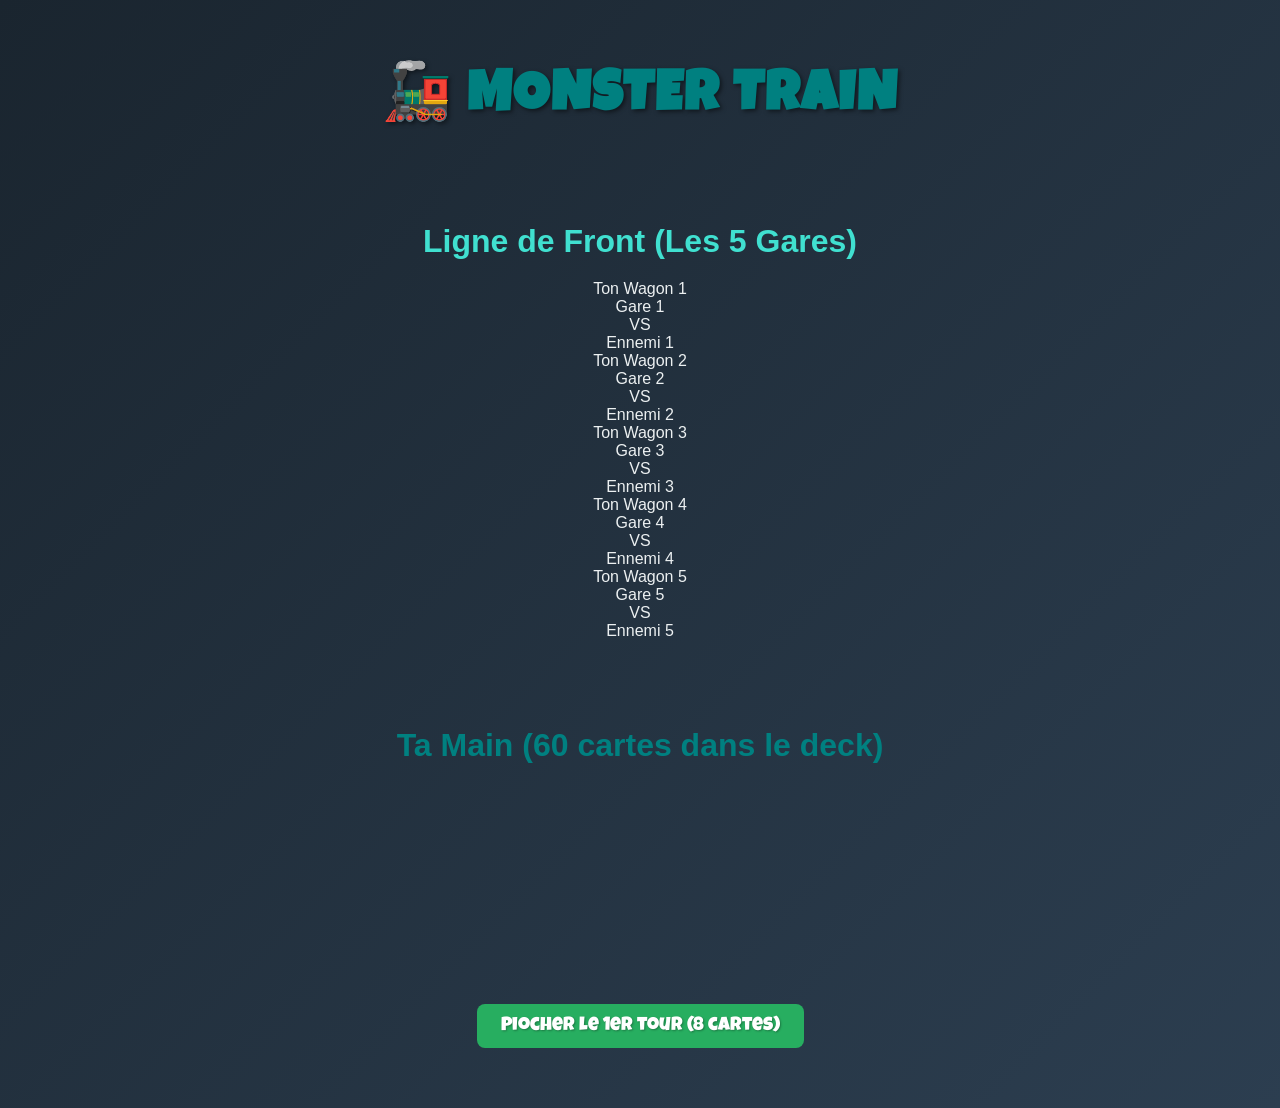
==== index.html @ ebaf0f00 "Update index.html" ====
<!DOCTYPE html>
<html lang="fr">
<head>
    <meta charset="UTF-8">
    <meta name="viewport" content="width=device-width, initial-scale=1.0">
    <title>Monster Train - Prototype</title>
    <link rel="stylesheet" href="style.css">
    <link href="https://fonts.googleapis.com/css2?family=Avenir&family=Luckiest+Guy&display=swap" rel="stylesheet">
</head>
<body>
    <h1>🚂 Monster Train</h1>
    
    <div class="game-area">
        
        <div id="battle-arena">
            <h2>Ligne de Front (Les 5 Gares)</h2>
            <div class="tracks-container">
                
                <div class="station-row">
                    <div class="wagon-slot player-slot" id="p-slot-1"><span class="slot-text">Ton Wagon 1</span></div>
                    <div class="station-center">
                        <div class="station-number">Gare 1</div>
                        <div class="vs-badge">VS</div>
                    </div>
                    <div class="wagon-slot enemy-slot" id="e-slot-1"><span class="slot-text">Ennemi 1</span></div>
                </div>

                <div class="station-row">
                    <div class="wagon-slot player-slot" id="p-slot-2"><span class="slot-text">Ton Wagon 2</span></div>
                    <div class="station-center">
                        <div class="station-number">Gare 2</div>
                        <div class="vs-badge">VS</div>
                    </div>
                    <div class="wagon-slot enemy-slot" id="e-slot-2"><span class="slot-text">Ennemi 2</span></div>
                </div>

                <div class="station-row">
                    <div class="wagon-slot player-slot" id="p-slot-3"><span class="slot-text">Ton Wagon 3</span></div>
                    <div class="station-center">
                        <div class="station-number">Gare 3</div>
                        <div class="vs-badge">VS</div>
                    </div>
                    <div class="wagon-slot enemy-slot" id="e-slot-3"><span class="slot-text">Ennemi 3</span></div>
                </div>

                <div class="station-row">
                    <div class="wagon-slot player-slot" id="p-slot-4"><span class="slot-text">Ton Wagon 4</span></div>
                    <div class="station-center">
                        <div class="station-number">Gare 4</div>
                        <div class="vs-badge">VS</div>
                    </div>
                    <div class="wagon-slot enemy-slot" id="e-slot-4"><span class="slot-text">Ennemi 4</span></div>
                </div>

                <div class="station-row">
                    <div class="wagon-slot player-slot" id="p-slot-5"><span class="slot-text">Ton Wagon 5</span></div>
                    <div class="station-center">
                        <div class="station-number">Gare 5</div>
                        <div class="vs-badge">VS</div>
                    </div>
                    <div class="wagon-slot enemy-slot" id="e-slot-5"><span class="slot-text">Ennemi 5</span></div>
                </div>

            </div>
        </div>

        <div id="player-hand-section">
            <h2>Ta Main (<span id="deck-count">60</span> cartes dans le deck)</h2>
            <div id="hand-container">
                </div>
            <button id="draw-btn" onclick="demarrerPartie()">Piocher le 1er tour (8 cartes)</button>
        </div>
    </div>

    <script src="game.js"></script>
</body>
</html>
---- style.css ----
/* Core Colors and Fonts */
:root {
    --primary-red-pink: #e74c3c;
    --secondary-teal: #008080;
    --light-teal: #40e0d0;
    --accent-yellow: #f1c40f;
    --bg-dark-1: #1a252f;
    --bg-dark-2: #2c3e50;
    --card-body-teal-gradient: linear-gradient(135deg, #006060 0%, #008080 100%);
    --text-white: #ecf0f1;
    --text-dark: #2c3e50;
    --track-tie-color: var(--accent-yellow);
    --pale-teal: #81ecec;
}

body {
    background: linear-gradient(135deg, var(--bg-dark-1) 0%, var(--bg-dark-2) 100%);
    color: var(--text-white);
    margin: 0;
    font-family: 'Avenir', sans-serif;
    text-align: center;
    padding: 20px;
}

/* Titles */
h1 {
    font-family: 'Luckiest Guy', cursive; /* Cartoon/Illustrative Font */
    color: var(--secondary-teal);
    font-size: 3.5rem;
    text-transform: uppercase;
    letter-spacing: 2px;
    text-shadow: 2px 2px 4px rgba(0, 0, 0, 0.5);
    margin-bottom: 30px;
}

h2 {
    color: var(--light-teal);
    font-size: 2rem;
    margin-bottom: 20px;
    font-weight: bold;
}

/* General Layout */
.game-area {
    display: flex;
    flex-direction: column;
    align-items: center;
    gap: 60px;
    padding: 40px;
}

/* Trainboard and Tracks */
#train-board {
    background-color: #34495e;
    border: 4px solid var(--secondary-teal);
    border-radius: 20px;
    padding: 40px;
    box-shadow: 0 10px 20px rgba(0,0,0,0.4);
    position: relative; /* important for tracks and tie placement */
}

.wagons-container {
    background-color: transparent;
    display: flex;
    gap: 20px;
    justify-content: center;
    margin-bottom: 20px; /* space for track vis */
}

/* TrackTie Styling */
.track-visual {
    position: absolute;
    bottom: 30px;
    left: 20px;
    right: 20px;
    height: 10px;
    background: repeating-linear-gradient(
        90deg,
        var(--track-tie-color) 0,
        var(--track-tie-color) 10px,
        transparent 10px,
        transparent 40px
    );
    border-radius: 5px;
}

/* Illustrative Wagon Car with Windows and Label and Wheels */
.wagon {
    width: 120px;
    height: 150px;
    background-color: var(--primary-red-pink);
    border: 4px solid #c0392b; /* a darker red border */
    border-radius: 12px;
    position: relative;
    box-shadow: inset 0 0 15px rgba(0,0,0,0.3);
    display: flex;
    justify-content: center;
    align-items: center;
    padding: 10px;
}

.wagon-pane {
    position: absolute;
    top: 15px;
    left: 15px;
    right: 15px;
    height: 60px;
    background-color: var(--pale-teal); /* window color */
    border: 2px solid var(--accent-yellow);
    border-radius: 8px;
    z-index: 1;
    opacity: 0.8;
    box-shadow: inset 0 0 5px rgba(241, 196, 15, 0.5);
}

.wagon-label {
    position: relative;
    z-index: 2; /* over pane */
    display: flex;
    flex-direction: column;
    justify-content: center;
    align-items: center;
    color: var(--pale-teal);
    font-weight: bold;
    text-shadow: 1px 1px 2px rgba(0,0,0,0.5);
}

.wagon-label span {
    font-size: 0.9rem;
    opacity: 0.7;
    margin-bottom: 2px;
}

.wagon-number {
    font-size: 1.8rem;
}

/* Stylized Wheels */
.wagon::before, .wagon::after {
    content: '';
    position: absolute;
    bottom: -20px;
    width: 35px;
    height: 35px;
    background-color: #2c3e50;
    border: 3px solid var(--secondary-teal);
    border-radius: 50%;
    z-index: -1;
}

.wagon::before { left: 15px; }
.wagon::after { right: 15px; }

/* Player Hand and Cards */
#player-hand-section h2 {
    color: var(--secondary-teal);
}

#hand-container {
    display: flex;
    gap: 15px;
    justify-content: center;
    min-height: 160px;
    margin-bottom: 20px;
    padding: 20px;
}

/* Stylized premium monster card with large number */
.carte {
    width: 90px;
    height: 140px;
    background: var(--card-body-teal-gradient);
    color: var(--text-white);
    border: 4px solid var(--accent-yellow);
    border-radius: 12px;
    box-shadow: 5px 5px 15px rgba(0,0,0,0.5);
    display: flex;
    flex-direction: column;
    justify-content: space-around;
    align-items: center;
    padding: 15px 10px;
    transition: transform 0.2s;
    position: relative;
    font-weight: bold;
}

.carte:hover {
    transform: translateY(-5px) scale(1.03);
    box-shadow: 7px 7px 20px rgba(0,0,0,0.6);
}

.card-label {
    font-size: 1rem;
    color: var(--pale-teal);
    margin-bottom: 5px;
    opacity: 0.8;
}

.card-number {
    font-size: 3rem;
    color: var(--pale-teal);
    text-shadow: 2px 2px 4px rgba(0,0,0,0.5);
    margin-bottom: 5px;
}

.card-title {
    font-size: 1.2rem;
    margin-top: auto;
}

/* Buttons */
button {
    padding: 12px 24px;
    font-family: 'Luckiest Guy', cursive;
    font-size: 1.2rem;
    cursor: pointer;
    background-color: #27ae60;
    color: white;
    border: none;
    border-radius: 8px;
    text-shadow: 1px 1px 2px rgba(0,0,0,0.3);
    transition: background-color 0.2s;
}

button:hover {
    background-color: #2ecc71;
}
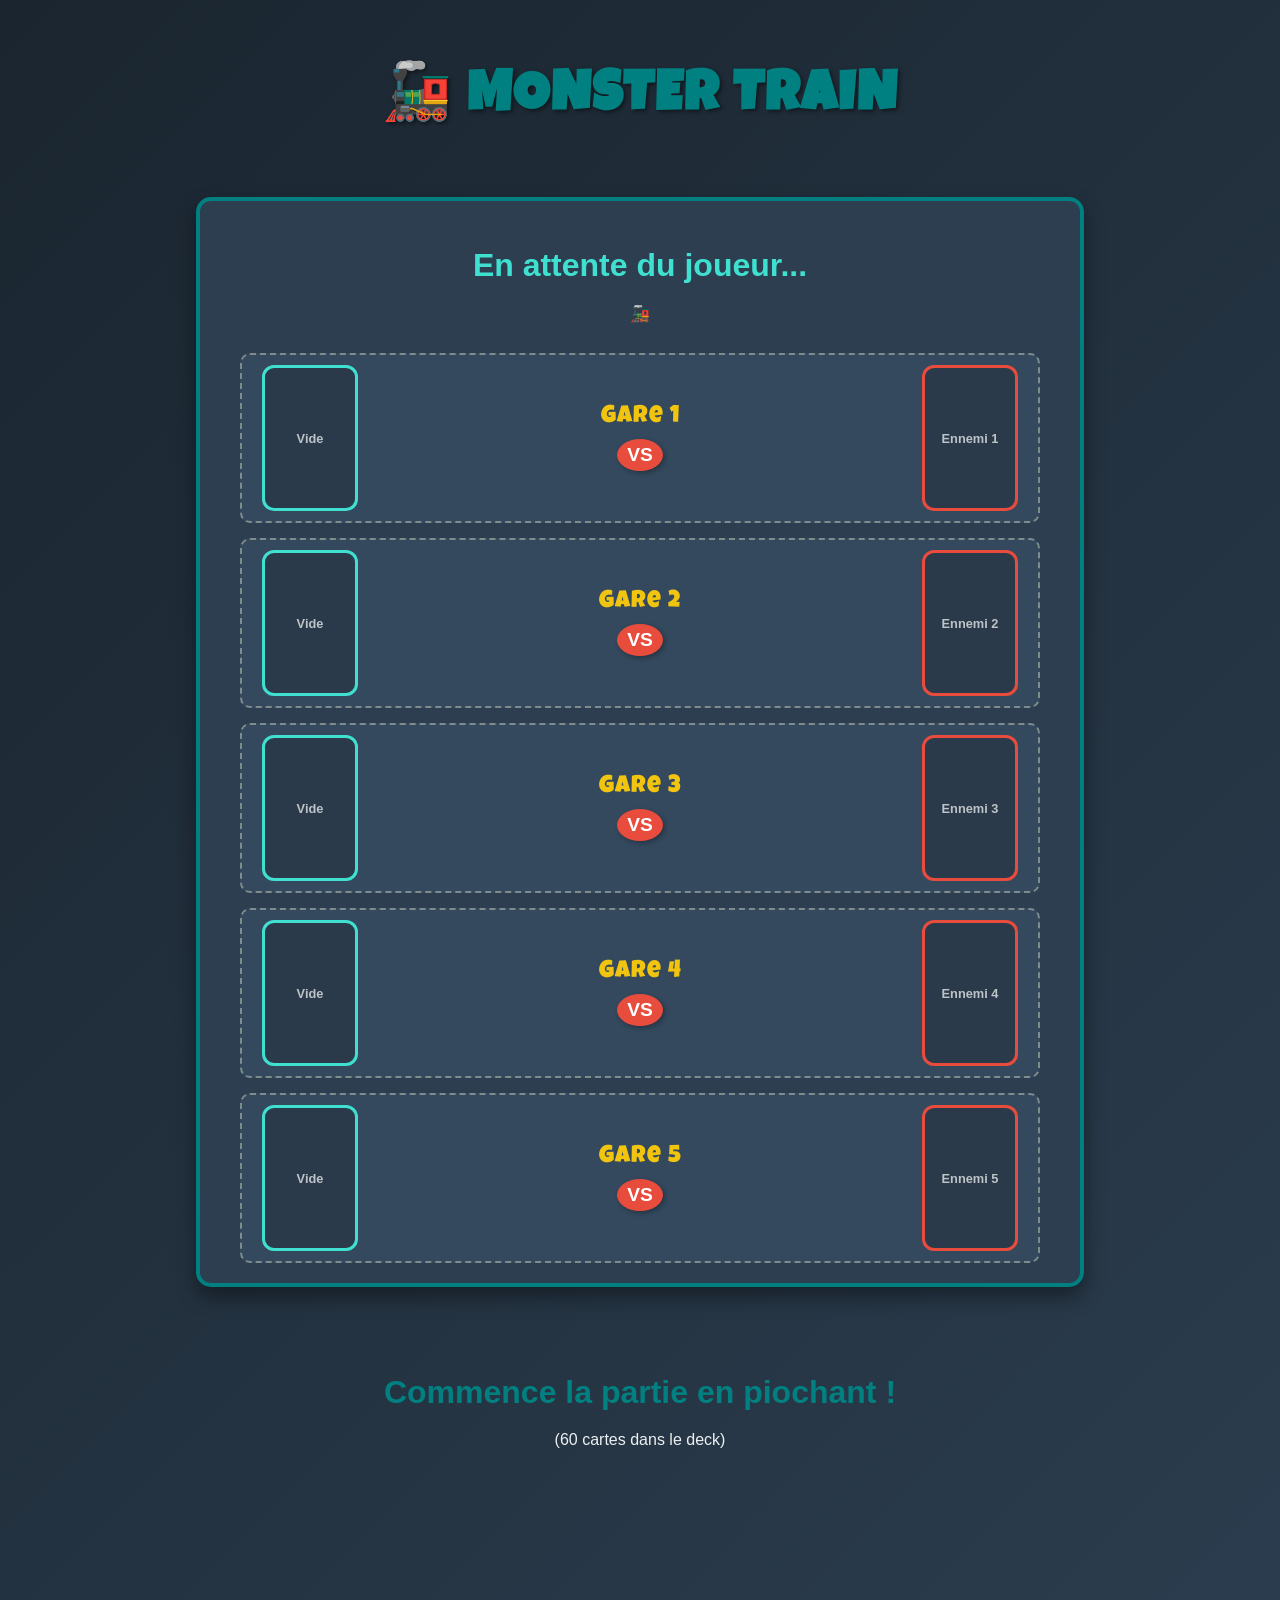
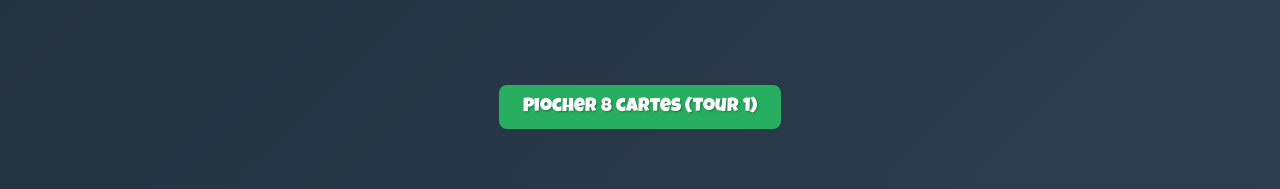
==== commit 5ed11b01: "Update index.html" ====
--- a/index.html
+++ b/index.html
@@ -13,11 +13,15 @@
     <div class="game-area">
         
         <div id="battle-arena">
-            <h2>Ligne de Front (Les 5 Gares)</h2>
-            <div class="tracks-container">
-                
-                <div class="station-row">
-                    <div class="wagon-slot player-slot" id="p-slot-1"><span class="slot-text">Ton Wagon 1</span></div>
+            <h2 id="phase-title">En attente du joueur...</h2>
+            
+            <div class="tracks-container" id="tracks">
+                <div id="player-train">🚂</div>
+
+                <div class="rail-line"></div>
+
+                <div class="station-row" id="row-1">
+                    <div class="wagon-slot player-slot" id="p-slot-1"><span class="slot-text">Vide</span></div>
                     <div class="station-center">
                         <div class="station-number">Gare 1</div>
                         <div class="vs-badge">VS</div>
@@ -25,8 +29,8 @@
                     <div class="wagon-slot enemy-slot" id="e-slot-1"><span class="slot-text">Ennemi 1</span></div>
                 </div>
 
-                <div class="station-row">
-                    <div class="wagon-slot player-slot" id="p-slot-2"><span class="slot-text">Ton Wagon 2</span></div>
+                <div class="station-row" id="row-2">
+                    <div class="wagon-slot player-slot" id="p-slot-2"><span class="slot-text">Vide</span></div>
                     <div class="station-center">
                         <div class="station-number">Gare 2</div>
                         <div class="vs-badge">VS</div>
@@ -34,8 +38,8 @@
                     <div class="wagon-slot enemy-slot" id="e-slot-2"><span class="slot-text">Ennemi 2</span></div>
                 </div>
 
-                <div class="station-row">
-                    <div class="wagon-slot player-slot" id="p-slot-3"><span class="slot-text">Ton Wagon 3</span></div>
+                <div class="station-row" id="row-3">
+                    <div class="wagon-slot player-slot" id="p-slot-3"><span class="slot-text">Vide</span></div>
                     <div class="station-center">
                         <div class="station-number">Gare 3</div>
                         <div class="vs-badge">VS</div>
@@ -43,8 +47,8 @@
                     <div class="wagon-slot enemy-slot" id="e-slot-3"><span class="slot-text">Ennemi 3</span></div>
                 </div>
 
-                <div class="station-row">
-                    <div class="wagon-slot player-slot" id="p-slot-4"><span class="slot-text">Ton Wagon 4</span></div>
+                <div class="station-row" id="row-4">
+                    <div class="wagon-slot player-slot" id="p-slot-4"><span class="slot-text">Vide</span></div>
                     <div class="station-center">
                         <div class="station-number">Gare 4</div>
                         <div class="vs-badge">VS</div>
@@ -52,8 +56,8 @@
                     <div class="wagon-slot enemy-slot" id="e-slot-4"><span class="slot-text">Ennemi 4</span></div>
                 </div>
 
-                <div class="station-row">
-                    <div class="wagon-slot player-slot" id="p-slot-5"><span class="slot-text">Ton Wagon 5</span></div>
+                <div class="station-row" id="row-5">
+                    <div class="wagon-slot player-slot" id="p-slot-5"><span class="slot-text">Vide</span></div>
                     <div class="station-center">
                         <div class="station-number">Gare 5</div>
                         <div class="vs-badge">VS</div>
@@ -65,10 +69,11 @@
         </div>
 
         <div id="player-hand-section">
-            <h2>Ta Main (<span id="deck-count">60</span> cartes dans le deck)</h2>
+            <h2 id="instruction-text">Commence la partie en piochant !</h2>
+            <p>(<span id="deck-count">60</span> cartes dans le deck)</p>
             <div id="hand-container">
                 </div>
-            <button id="draw-btn" onclick="demarrerPartie()">Piocher le 1er tour (8 cartes)</button>
+            <button id="draw-btn" onclick="demarrerPartie()">Piocher 8 cartes (Tour 1)</button>
         </div>
     </div>
 
--- a/style.css
+++ b/style.css
@@ -24,7 +24,7 @@
 
 /* Titles */
 h1 {
-    font-family: 'Luckiest Guy', cursive; /* Cartoon/Illustrative Font */
+    font-family: 'Luckiest Guy', cursive;
     color: var(--secondary-teal);
     font-size: 3.5rem;
     text-transform: uppercase;
@@ -49,107 +49,81 @@
     padding: 40px;
 }
 
-/* Trainboard and Tracks */
-#train-board {
+/* --- BATTLE ARENA & STATIONS --- */
+#battle-arena {
+    background-color: #2c3e50;
+    border: 4px solid var(--secondary-teal);
+    border-radius: 15px;
+    padding: 20px 40px;
+    box-shadow: 0 10px 20px rgba(0,0,0,0.4);
+    width: 800px;
+    max-width: 90vw;
+}
+
+.tracks-container {
+    display: flex;
+    flex-direction: column;
+    gap: 15px;
+}
+
+.station-row {
+    display: flex;
+    justify-content: space-between;
+    align-items: center;
     background-color: #34495e;
-    border: 4px solid var(--secondary-teal);
-    border-radius: 20px;
-    padding: 40px;
-    box-shadow: 0 10px 20px rgba(0,0,0,0.4);
-    position: relative; /* important for tracks and tie placement */
-}
-
-.wagons-container {
-    background-color: transparent;
-    display: flex;
-    gap: 20px;
+    padding: 10px 20px;
+    border-radius: 10px;
+    border: 2px dashed #7f8c8d;
+}
+
+/* Emplacements vides pour poser les cartes */
+.wagon-slot {
+    width: 90px;
+    height: 140px;
+    background-color: rgba(0, 0, 0, 0.2);
+    border: 3px solid #7f8c8d;
+    border-radius: 12px;
+    display: flex;
     justify-content: center;
-    margin-bottom: 20px; /* space for track vis */
-}
-
-/* TrackTie Styling */
-.track-visual {
-    position: absolute;
-    bottom: 30px;
-    left: 20px;
-    right: 20px;
-    height: 10px;
-    background: repeating-linear-gradient(
-        90deg,
-        var(--track-tie-color) 0,
-        var(--track-tie-color) 10px,
-        transparent 10px,
-        transparent 40px
-    );
-    border-radius: 5px;
-}
-
-/* Illustrative Wagon Car with Windows and Label and Wheels */
-.wagon {
-    width: 120px;
-    height: 150px;
+    align-items: center;
+    color: #bdc3c7;
+    font-size: 0.8rem;
+    font-weight: bold;
+    text-align: center;
+}
+
+.player-slot {
+    border-color: var(--light-teal);
+}
+
+.enemy-slot {
+    border-color: var(--primary-red-pink);
+}
+
+/* Zone centrale de la gare */
+.station-center {
+    display: flex;
+    flex-direction: column;
+    align-items: center;
+    gap: 10px;
+}
+
+.station-number {
+    font-family: 'Luckiest Guy', cursive;
+    color: var(--accent-yellow);
+    font-size: 1.5rem;
+    letter-spacing: 1px;
+}
+
+.vs-badge {
     background-color: var(--primary-red-pink);
-    border: 4px solid #c0392b; /* a darker red border */
-    border-radius: 12px;
-    position: relative;
-    box-shadow: inset 0 0 15px rgba(0,0,0,0.3);
-    display: flex;
-    justify-content: center;
-    align-items: center;
-    padding: 10px;
-}
-
-.wagon-pane {
-    position: absolute;
-    top: 15px;
-    left: 15px;
-    right: 15px;
-    height: 60px;
-    background-color: var(--pale-teal); /* window color */
-    border: 2px solid var(--accent-yellow);
-    border-radius: 8px;
-    z-index: 1;
-    opacity: 0.8;
-    box-shadow: inset 0 0 5px rgba(241, 196, 15, 0.5);
-}
-
-.wagon-label {
-    position: relative;
-    z-index: 2; /* over pane */
-    display: flex;
-    flex-direction: column;
-    justify-content: center;
-    align-items: center;
-    color: var(--pale-teal);
-    font-weight: bold;
-    text-shadow: 1px 1px 2px rgba(0,0,0,0.5);
-}
-
-.wagon-label span {
-    font-size: 0.9rem;
-    opacity: 0.7;
-    margin-bottom: 2px;
-}
-
-.wagon-number {
-    font-size: 1.8rem;
-}
-
-/* Stylized Wheels */
-.wagon::before, .wagon::after {
-    content: '';
-    position: absolute;
-    bottom: -20px;
-    width: 35px;
-    height: 35px;
-    background-color: #2c3e50;
-    border: 3px solid var(--secondary-teal);
+    color: white;
+    font-weight: bold;
+    padding: 5px 10px;
     border-radius: 50%;
-    z-index: -1;
-}
-
-.wagon::before { left: 15px; }
-.wagon::after { right: 15px; }
+    font-size: 1.2rem;
+    box-shadow: 2px 2px 5px rgba(0,0,0,0.3);
+}
 
 /* Player Hand and Cards */
 #player-hand-section h2 {
@@ -165,7 +139,7 @@
     padding: 20px;
 }
 
-/* Stylized premium monster card with large number */
+/* Stylized premium monster card */
 .carte {
     width: 90px;
     height: 140px;
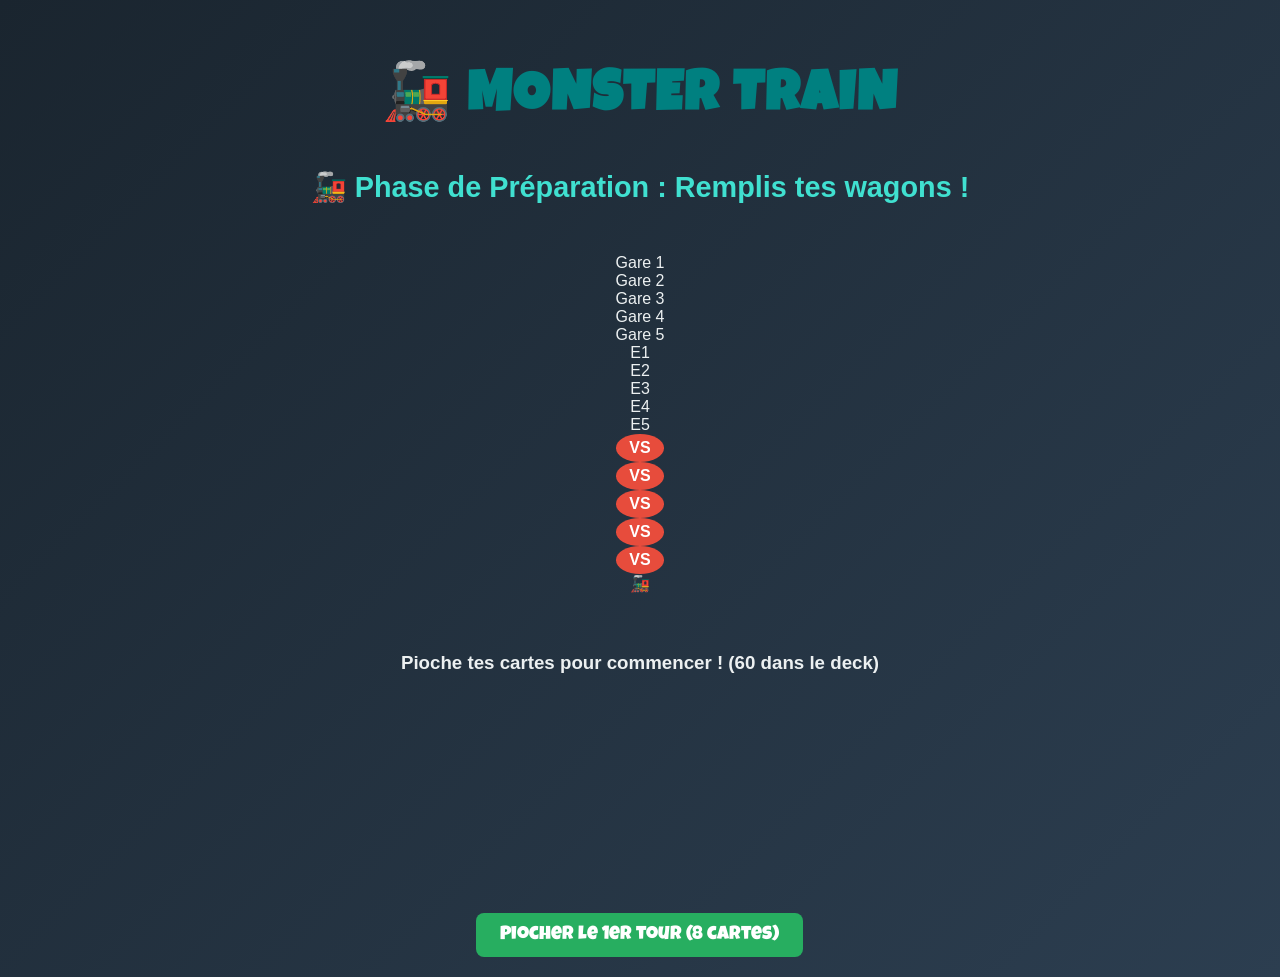
==== commit 274df861: "Update index.html" ====
--- a/index.html
+++ b/index.html
@@ -11,69 +11,39 @@
     <h1>🚂 Monster Train</h1>
     
     <div class="game-area">
+        <h2 id="phase-title">🚂 Phase de Préparation : Remplis tes wagons !</h2>
         
-        <div id="battle-arena">
-            <h2 id="phase-title">En attente du joueur...</h2>
+        <div id="board">
+            <div class="u-track player-track"></div>
+            <div class="u-track enemy-track"></div>
+
+            <div class="gare-label" style="left: 15px; top: 65px;">Gare 1</div>
+            <div class="gare-label" style="left: 15px; top: 165px;">Gare 2</div>
+            <div class="gare-label" style="left: 15px; top: 265px;">Gare 3</div>
+            <div class="gare-label" style="left: 15px; top: 365px;">Gare 4</div>
+            <div class="gare-label" style="left: 15px; top: 465px;">Gare 5</div>
+
+            <div class="enemy-combat-slot" style="left: 420px; top: 450px;">E1</div>
+            <div class="enemy-combat-slot" style="left: 420px; top: 350px;">E2</div>
+            <div class="enemy-combat-slot" style="left: 420px; top: 250px;">E3</div>
+            <div class="enemy-combat-slot" style="left: 420px; top: 150px;">E4</div>
+            <div class="enemy-combat-slot" style="left: 420px; top: 50px;">E5</div>
+
+            <div class="vs-badge" style="left: 382px; top: 465px;">VS</div>
+            <div class="vs-badge" style="left: 382px; top: 365px;">VS</div>
+            <div class="vs-badge" style="left: 382px; top: 265px;">VS</div>
+            <div class="vs-badge" style="left: 382px; top: 165px;">VS</div>
+            <div class="vs-badge" style="left: 382px; top: 65px;">VS</div>
+
+            <div id="wagons-layer"></div>
             
-            <div class="tracks-container" id="tracks">
-                <div id="player-train">🚂</div>
-
-                <div class="rail-line"></div>
-
-                <div class="station-row" id="row-1">
-                    <div class="wagon-slot player-slot" id="p-slot-1"><span class="slot-text">Vide</span></div>
-                    <div class="station-center">
-                        <div class="station-number">Gare 1</div>
-                        <div class="vs-badge">VS</div>
-                    </div>
-                    <div class="wagon-slot enemy-slot" id="e-slot-1"><span class="slot-text">Ennemi 1</span></div>
-                </div>
-
-                <div class="station-row" id="row-2">
-                    <div class="wagon-slot player-slot" id="p-slot-2"><span class="slot-text">Vide</span></div>
-                    <div class="station-center">
-                        <div class="station-number">Gare 2</div>
-                        <div class="vs-badge">VS</div>
-                    </div>
-                    <div class="wagon-slot enemy-slot" id="e-slot-2"><span class="slot-text">Ennemi 2</span></div>
-                </div>
-
-                <div class="station-row" id="row-3">
-                    <div class="wagon-slot player-slot" id="p-slot-3"><span class="slot-text">Vide</span></div>
-                    <div class="station-center">
-                        <div class="station-number">Gare 3</div>
-                        <div class="vs-badge">VS</div>
-                    </div>
-                    <div class="wagon-slot enemy-slot" id="e-slot-3"><span class="slot-text">Ennemi 3</span></div>
-                </div>
-
-                <div class="station-row" id="row-4">
-                    <div class="wagon-slot player-slot" id="p-slot-4"><span class="slot-text">Vide</span></div>
-                    <div class="station-center">
-                        <div class="station-number">Gare 4</div>
-                        <div class="vs-badge">VS</div>
-                    </div>
-                    <div class="wagon-slot enemy-slot" id="e-slot-4"><span class="slot-text">Ennemi 4</span></div>
-                </div>
-
-                <div class="station-row" id="row-5">
-                    <div class="wagon-slot player-slot" id="p-slot-5"><span class="slot-text">Vide</span></div>
-                    <div class="station-center">
-                        <div class="station-number">Gare 5</div>
-                        <div class="vs-badge">VS</div>
-                    </div>
-                    <div class="wagon-slot enemy-slot" id="e-slot-5"><span class="slot-text">Ennemi 5</span></div>
-                </div>
-
-            </div>
+            <div id="loco">🚂</div>
         </div>
 
         <div id="player-hand-section">
-            <h2 id="instruction-text">Commence la partie en piochant !</h2>
-            <p>(<span id="deck-count">60</span> cartes dans le deck)</p>
-            <div id="hand-container">
-                </div>
-            <button id="draw-btn" onclick="demarrerPartie()">Piocher 8 cartes (Tour 1)</button>
+            <h3 id="instruction-text">Pioche tes cartes pour commencer ! (<span id="deck-count">60</span> dans le deck)</h3>
+            <div id="hand-container"></div>
+            <button id="draw-btn" onclick="demarrerPartie()">Piocher le 1er tour (8 cartes)</button>
         </div>
     </div>
 
--- a/style.css
+++ b/style.css
@@ -8,9 +8,6 @@
     --bg-dark-2: #2c3e50;
     --card-body-teal-gradient: linear-gradient(135deg, #006060 0%, #008080 100%);
     --text-white: #ecf0f1;
-    --text-dark: #2c3e50;
-    --track-tie-color: var(--accent-yellow);
-    --pale-teal: #81ecec;
 }
 
 body {
@@ -22,39 +19,34 @@
     padding: 20px;
 }
 
-/* Titles */
 h1 {
     font-family: 'Luckiest Guy', cursive;
     color: var(--secondary-teal);
     font-size: 3.5rem;
     text-transform: uppercase;
     letter-spacing: 2px;
-    text-shadow: 2px 2px 4px rgba(0, 0, 0, 0.5);
-    margin-bottom: 30px;
+    margin-bottom: 20px;
 }
 
 h2 {
     color: var(--light-teal);
-    font-size: 2rem;
-    margin-bottom: 20px;
-    font-weight: bold;
+    font-size: 1.8rem;
+    margin-bottom: 10px;
 }
 
-/* General Layout */
 .game-area {
     display: flex;
     flex-direction: column;
     align-items: center;
-    gap: 60px;
-    padding: 40px;
+    gap: 40px;
 }
 
-/* --- BATTLE ARENA & STATIONS --- */
+/* --- BATTLE ARENA --- */
 #battle-arena {
     background-color: #2c3e50;
     border: 4px solid var(--secondary-teal);
     border-radius: 15px;
-    padding: 20px 40px;
+    padding: 20px 40px 40px 60px; /* Plus d'espace à gauche pour le rail */
     box-shadow: 0 10px 20px rgba(0,0,0,0.4);
     width: 800px;
     max-width: 90vw;
@@ -64,8 +56,37 @@
     display: flex;
     flex-direction: column;
     gap: 15px;
+    position: relative; /* CRUCIAL pour que le train se déplace par rapport à ça */
 }
 
+/* LA VOIE FERRÉE ET LE TRAIN */
+.rail-line {
+    position: absolute;
+    left: -40px;
+    top: 0;
+    bottom: 0;
+    width: 6px;
+    background: repeating-linear-gradient(
+        0deg,
+        #7f8c8d 0,
+        #7f8c8d 10px,
+        transparent 10px,
+        transparent 20px
+    );
+}
+
+#player-train {
+    position: absolute;
+    left: -65px; /* Aligné sur le rail */
+    top: 25px; /* Position de départ (Gare 1) */
+    font-size: 3rem;
+    transition: transform 0.6s cubic-bezier(0.25, 0.1, 0.25, 1); /* Animation fluide */
+    z-index: 50;
+    display: none; /* Caché au début */
+    filter: drop-shadow(2px 4px 6px rgba(0,0,0,0.5));
+}
+
+/* Les Gares */
 .station-row {
     display: flex;
     justify-content: space-between;
@@ -74,33 +95,30 @@
     padding: 10px 20px;
     border-radius: 10px;
     border: 2px dashed #7f8c8d;
+    transition: all 0.3s ease;
 }
 
-/* Emplacements vides pour poser les cartes */
+/* Illumination de la gare active */
+.active-row {
+    border: 2px solid var(--accent-yellow);
+    box-shadow: 0 0 20px rgba(241, 196, 15, 0.4);
+    background-color: #3b536b;
+}
+
 .wagon-slot {
-    width: 90px;
-    height: 140px;
+    width: 80px;
+    height: 120px;
     background-color: rgba(0, 0, 0, 0.2);
     border: 3px solid #7f8c8d;
     border-radius: 12px;
     display: flex;
     justify-content: center;
     align-items: center;
-    color: #bdc3c7;
-    font-size: 0.8rem;
-    font-weight: bold;
-    text-align: center;
 }
 
-.player-slot {
-    border-color: var(--light-teal);
-}
+.player-slot { border-color: var(--light-teal); }
+.enemy-slot { border-color: var(--primary-red-pink); }
 
-.enemy-slot {
-    border-color: var(--primary-red-pink);
-}
-
-/* Zone centrale de la gare */
 .station-center {
     display: flex;
     flex-direction: column;
@@ -111,8 +129,7 @@
 .station-number {
     font-family: 'Luckiest Guy', cursive;
     color: var(--accent-yellow);
-    font-size: 1.5rem;
-    letter-spacing: 1px;
+    font-size: 1.2rem;
 }
 
 .vs-badge {
@@ -121,68 +138,54 @@
     font-weight: bold;
     padding: 5px 10px;
     border-radius: 50%;
-    font-size: 1.2rem;
-    box-shadow: 2px 2px 5px rgba(0,0,0,0.3);
 }
 
-/* Player Hand and Cards */
-#player-hand-section h2 {
-    color: var(--secondary-teal);
-}
-
+/* --- LA MAIN ET LES CARTES --- */
 #hand-container {
     display: flex;
-    gap: 15px;
+    gap: 10px;
     justify-content: center;
     min-height: 160px;
     margin-bottom: 20px;
     padding: 20px;
+    flex-wrap: wrap;
 }
 
-/* Stylized premium monster card */
 .carte {
-    width: 90px;
-    height: 140px;
+    width: 80px;
+    height: 120px;
     background: var(--card-body-teal-gradient);
     color: var(--text-white);
-    border: 4px solid var(--accent-yellow);
-    border-radius: 12px;
-    box-shadow: 5px 5px 15px rgba(0,0,0,0.5);
+    border: 3px solid var(--accent-yellow);
+    border-radius: 10px;
     display: flex;
     flex-direction: column;
-    justify-content: space-around;
+    justify-content: center;
     align-items: center;
-    padding: 15px 10px;
+    cursor: pointer;
     transition: transform 0.2s;
-    position: relative;
     font-weight: bold;
 }
 
 .carte:hover {
-    transform: translateY(-5px) scale(1.03);
-    box-shadow: 7px 7px 20px rgba(0,0,0,0.6);
-}
-
-.card-label {
-    font-size: 1rem;
-    color: var(--pale-teal);
-    margin-bottom: 5px;
-    opacity: 0.8;
+    transform: translateY(-10px) scale(1.05);
 }
 
 .card-number {
-    font-size: 3rem;
+    font-size: 2.5rem;
     color: var(--pale-teal);
-    text-shadow: 2px 2px 4px rgba(0,0,0,0.5);
-    margin-bottom: 5px;
 }
 
-.card-title {
-    font-size: 1.2rem;
-    margin-top: auto;
+/* Carte une fois placée dans un wagon */
+.carte-jouee {
+    width: 100%;
+    height: 100%;
+    border: none;
+    border-radius: 8px;
+    cursor: default;
 }
+.carte-jouee:hover { transform: none; }
 
-/* Buttons */
 button {
     padding: 12px 24px;
     font-family: 'Luckiest Guy', cursive;
@@ -192,10 +195,5 @@
     color: white;
     border: none;
     border-radius: 8px;
-    text-shadow: 1px 1px 2px rgba(0,0,0,0.3);
-    transition: background-color 0.2s;
 }
-
-button:hover {
-    background-color: #2ecc71;
-}
+button:hover { background-color: #2ecc71; }
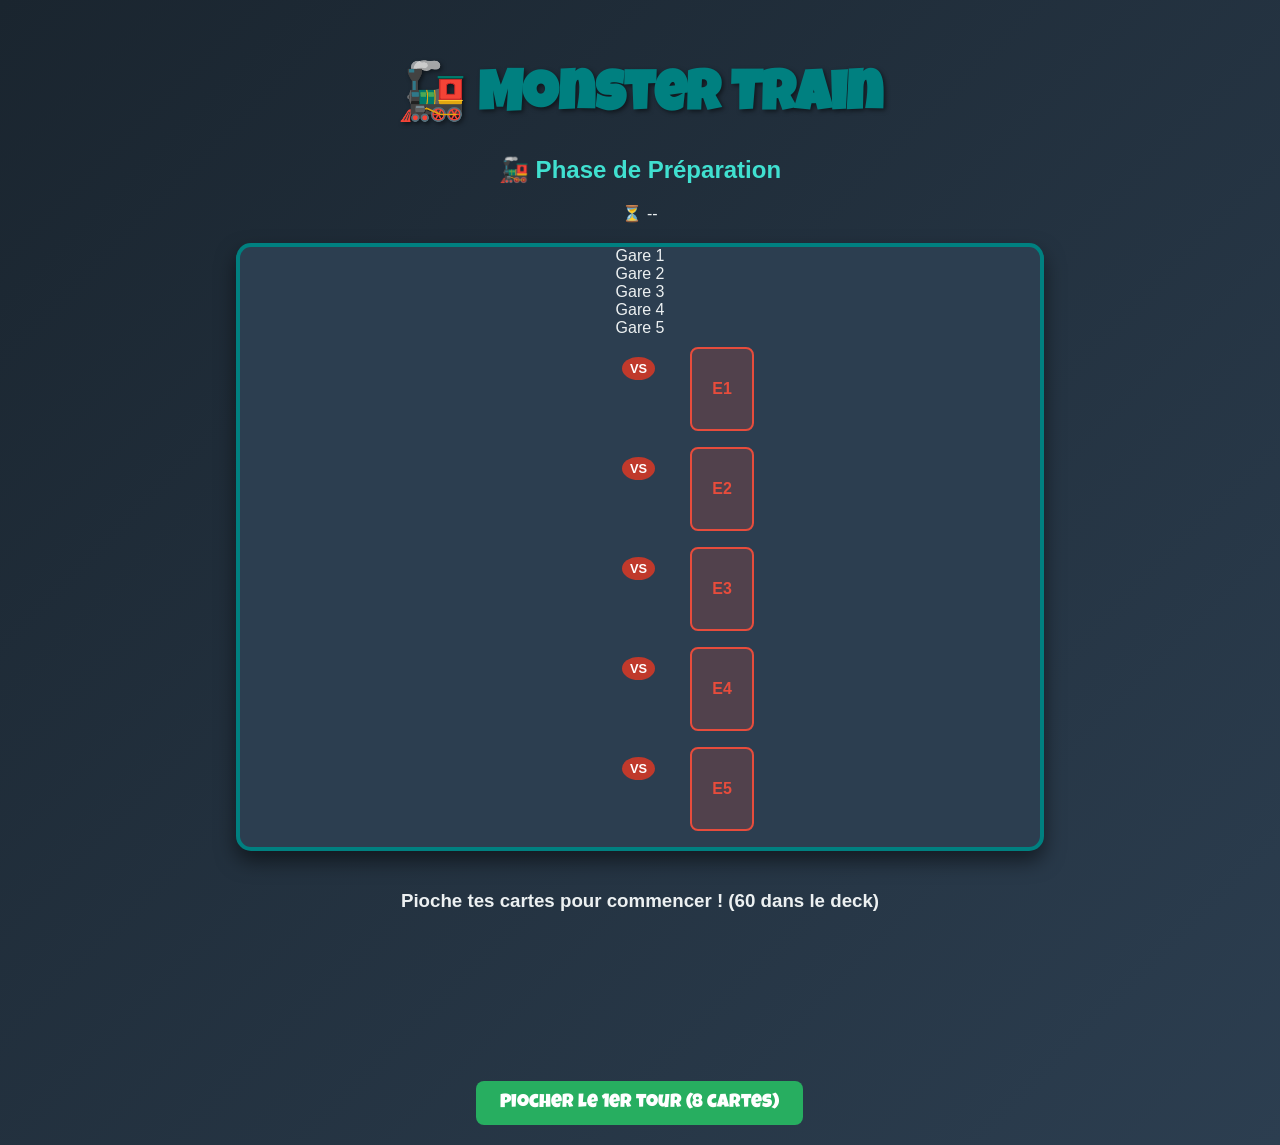
==== commit 29f11922: "Update index.html" ====
--- a/index.html
+++ b/index.html
@@ -11,29 +11,32 @@
     <h1>🚂 Monster Train</h1>
     
     <div class="game-area">
-        <h2 id="phase-title">🚂 Phase de Préparation : Remplis tes wagons !</h2>
+        <div id="header-info">
+            <h2 id="phase-title">🚂 Phase de Préparation</h2>
+            <div id="timer-display">⏳ --</div>
+        </div>
         
         <div id="board">
-            <div class="u-track player-track"></div>
-            <div class="u-track enemy-track"></div>
+            <div class="track-loop player-track"></div>
+            <div class="track-loop enemy-track"></div>
 
-            <div class="gare-label" style="left: 15px; top: 65px;">Gare 1</div>
-            <div class="gare-label" style="left: 15px; top: 165px;">Gare 2</div>
-            <div class="gare-label" style="left: 15px; top: 265px;">Gare 3</div>
-            <div class="gare-label" style="left: 15px; top: 365px;">Gare 4</div>
-            <div class="gare-label" style="left: 15px; top: 465px;">Gare 5</div>
+            <div class="gare-box" style="left: 190px; top: 60px;">Gare 1</div>
+            <div class="gare-box" style="left: 50px; top: 160px;">Gare 2</div>
+            <div class="gare-box" style="left: 50px; top: 280px;">Gare 3</div>
+            <div class="gare-box" style="left: 50px; top: 400px;">Gare 4</div>
+            <div class="gare-box" style="left: 190px; top: 500px;">Gare 5</div>
 
-            <div class="enemy-combat-slot" style="left: 420px; top: 450px;">E1</div>
-            <div class="enemy-combat-slot" style="left: 420px; top: 350px;">E2</div>
-            <div class="enemy-combat-slot" style="left: 420px; top: 250px;">E3</div>
-            <div class="enemy-combat-slot" style="left: 420px; top: 150px;">E4</div>
-            <div class="enemy-combat-slot" style="left: 420px; top: 50px;">E5</div>
+            <div class="enemy-combat-slot" style="left: 450px; top: 100px;">E1</div>
+            <div class="enemy-combat-slot" style="left: 450px; top: 200px;">E2</div>
+            <div class="enemy-combat-slot" style="left: 450px; top: 300px;">E3</div>
+            <div class="enemy-combat-slot" style="left: 450px; top: 400px;">E4</div>
+            <div class="enemy-combat-slot" style="left: 450px; top: 500px;">E5</div>
 
-            <div class="vs-badge" style="left: 382px; top: 465px;">VS</div>
-            <div class="vs-badge" style="left: 382px; top: 365px;">VS</div>
-            <div class="vs-badge" style="left: 382px; top: 265px;">VS</div>
-            <div class="vs-badge" style="left: 382px; top: 165px;">VS</div>
-            <div class="vs-badge" style="left: 382px; top: 65px;">VS</div>
+            <div class="vs-badge" style="left: 382px; top: 110px;">VS</div>
+            <div class="vs-badge" style="left: 382px; top: 210px;">VS</div>
+            <div class="vs-badge" style="left: 382px; top: 310px;">VS</div>
+            <div class="vs-badge" style="left: 382px; top: 410px;">VS</div>
+            <div class="vs-badge" style="left: 382px; top: 510px;">VS</div>
 
             <div id="wagons-layer"></div>
             
--- a/style.css
+++ b/style.css
@@ -17,174 +17,157 @@
     font-family: 'Avenir', sans-serif;
     text-align: center;
     padding: 20px;
+    overflow-x: hidden;
 }
 
 h1 {
     font-family: 'Luckiest Guy', cursive;
     color: var(--secondary-teal);
     font-size: 3.5rem;
-    text-transform: uppercase;
-    letter-spacing: 2px;
-    margin-bottom: 20px;
+    margin-bottom: 10px;
+    text-shadow: 2px 2px 4px rgba(0, 0, 0, 0.5);
 }
 
 h2 {
     color: var(--light-teal);
-    font-size: 1.8rem;
-    margin-bottom: 10px;
+    font-size: 1.5rem;
+    margin-bottom: 20px;
 }
 
 .game-area {
     display: flex;
     flex-direction: column;
     align-items: center;
-    gap: 40px;
+    gap: 20px;
 }
 
-/* --- BATTLE ARENA --- */
-#battle-arena {
+/* --- LE PLATEAU DE JEU (LE MAP) --- */
+#board {
+    position: relative;
+    width: 800px;
+    height: 600px;
     background-color: #2c3e50;
     border: 4px solid var(--secondary-teal);
     border-radius: 15px;
-    padding: 20px 40px 40px 60px; /* Plus d'espace à gauche pour le rail */
-    box-shadow: 0 10px 20px rgba(0,0,0,0.4);
-    width: 800px;
-    max-width: 90vw;
+    box-shadow: 0 10px 20px rgba(0,0,0,0.5);
+    overflow: hidden;
 }
 
-.tracks-container {
-    display: flex;
-    flex-direction: column;
-    gap: 15px;
-    position: relative; /* CRUCIAL pour que le train se déplace par rapport à ça */
+/* Les voies en forme de U */
+.u-track {
+    position: absolute;
+    top: 80px;
+    width: 250px;
+    height: 480px;
+    border-bottom: 8px dashed #7f8c8d;
+    border-radius: 0 0 40px 40px; /* Courbe du virage */
 }
 
-/* LA VOIE FERRÉE ET LE TRAIN */
-.rail-line {
-    position: absolute;
-    left: -40px;
-    top: 0;
-    bottom: 0;
-    width: 6px;
-    background: repeating-linear-gradient(
-        0deg,
-        #7f8c8d 0,
-        #7f8c8d 10px,
-        transparent 10px,
-        transparent 20px
-    );
+.player-track {
+    left: 100px;
+    border-left: 8px dashed var(--light-teal);
+    border-right: 8px dashed var(--light-teal);
 }
 
-#player-train {
-    position: absolute;
-    left: -65px; /* Aligné sur le rail */
-    top: 25px; /* Position de départ (Gare 1) */
-    font-size: 3rem;
-    transition: transform 0.6s cubic-bezier(0.25, 0.1, 0.25, 1); /* Animation fluide */
-    z-index: 50;
-    display: none; /* Caché au début */
-    filter: drop-shadow(2px 4px 6px rgba(0,0,0,0.5));
+.enemy-track {
+    left: 450px;
+    border-left: 8px dashed var(--primary-red-pink);
+    border-right: 8px dashed var(--primary-red-pink);
 }
 
-/* Les Gares */
-.station-row {
-    display: flex;
-    justify-content: space-between;
-    align-items: center;
-    background-color: #34495e;
-    padding: 10px 20px;
-    border-radius: 10px;
-    border: 2px dashed #7f8c8d;
-    transition: all 0.3s ease;
+/* Étiquettes et emplacements */
+.gare-label {
+    position: absolute;
+    color: var(--accent-yellow);
+    font-family: 'Luckiest Guy', cursive;
+    font-size: 1.2rem;
 }
 
-/* Illumination de la gare active */
-.active-row {
-    border: 2px solid var(--accent-yellow);
-    box-shadow: 0 0 20px rgba(241, 196, 15, 0.4);
-    background-color: #3b536b;
-}
-
-.wagon-slot {
-    width: 80px;
-    height: 120px;
-    background-color: rgba(0, 0, 0, 0.2);
-    border: 3px solid #7f8c8d;
-    border-radius: 12px;
+.enemy-combat-slot {
+    position: absolute;
+    width: 60px;
+    height: 80px;
+    border: 2px solid var(--primary-red-pink);
+    background-color: rgba(231, 76, 60, 0.2);
+    border-radius: 8px;
     display: flex;
     justify-content: center;
     align-items: center;
-}
-
-.player-slot { border-color: var(--light-teal); }
-.enemy-slot { border-color: var(--primary-red-pink); }
-
-.station-center {
-    display: flex;
-    flex-direction: column;
-    align-items: center;
-    gap: 10px;
-}
-
-.station-number {
-    font-family: 'Luckiest Guy', cursive;
-    color: var(--accent-yellow);
-    font-size: 1.2rem;
+    color: #e74c3c;
+    font-weight: bold;
 }
 
 .vs-badge {
-    background-color: var(--primary-red-pink);
+    position: absolute;
+    background-color: #c0392b;
+    color: white;
+    font-size: 0.8rem;
+    font-weight: bold;
+    padding: 4px 8px;
+    border-radius: 50%;
+    z-index: 10;
+}
+
+/* --- LE TRAIN ET L'ANIMATION --- */
+#loco {
+    position: absolute;
+    width: 60px;
+    height: 60px;
+    font-size: 45px;
+    display: flex;
+    justify-content: center;
+    align-items: center;
+    z-index: 100;
+    transition: left 0.5s ease-in-out, top 0.5s ease-in-out, transform 0.5s ease-in-out;
+    filter: drop-shadow(2px 4px 6px rgba(0,0,0,0.5));
+    display: none; /* Caché avant de piocher */
+}
+
+.wagon-ingame {
+    position: absolute;
+    width: 60px;
+    height: 80px;
+    background: var(--card-body-teal-gradient);
+    border: 3px solid var(--light-teal);
+    border-radius: 8px;
+    display: flex;
+    justify-content: center;
+    align-items: center;
     color: white;
     font-weight: bold;
-    padding: 5px 10px;
-    border-radius: 50%;
+    font-size: 1.5rem;
+    z-index: 50;
+    transition: left 0.5s ease-in-out, top 0.5s ease-in-out, transform 0.5s ease-in-out;
+    box-shadow: 2px 2px 10px rgba(0,0,0,0.5);
 }
 
-/* --- LA MAIN ET LES CARTES --- */
+/* --- LA MAIN --- */
 #hand-container {
     display: flex;
     gap: 10px;
     justify-content: center;
-    min-height: 160px;
+    min-height: 130px;
     margin-bottom: 20px;
-    padding: 20px;
-    flex-wrap: wrap;
 }
 
 .carte {
-    width: 80px;
-    height: 120px;
+    width: 70px;
+    height: 110px;
     background: var(--card-body-teal-gradient);
-    color: var(--text-white);
-    border: 3px solid var(--accent-yellow);
-    border-radius: 10px;
+    border: 2px solid var(--accent-yellow);
+    border-radius: 8px;
     display: flex;
-    flex-direction: column;
     justify-content: center;
     align-items: center;
     cursor: pointer;
+    font-weight: bold;
+    font-size: 1.5rem;
     transition: transform 0.2s;
-    font-weight: bold;
 }
 
 .carte:hover {
     transform: translateY(-10px) scale(1.05);
 }
-
-.card-number {
-    font-size: 2.5rem;
-    color: var(--pale-teal);
-}
-
-/* Carte une fois placée dans un wagon */
-.carte-jouee {
-    width: 100%;
-    height: 100%;
-    border: none;
-    border-radius: 8px;
-    cursor: default;
-}
-.carte-jouee:hover { transform: none; }
 
 button {
     padding: 12px 24px;
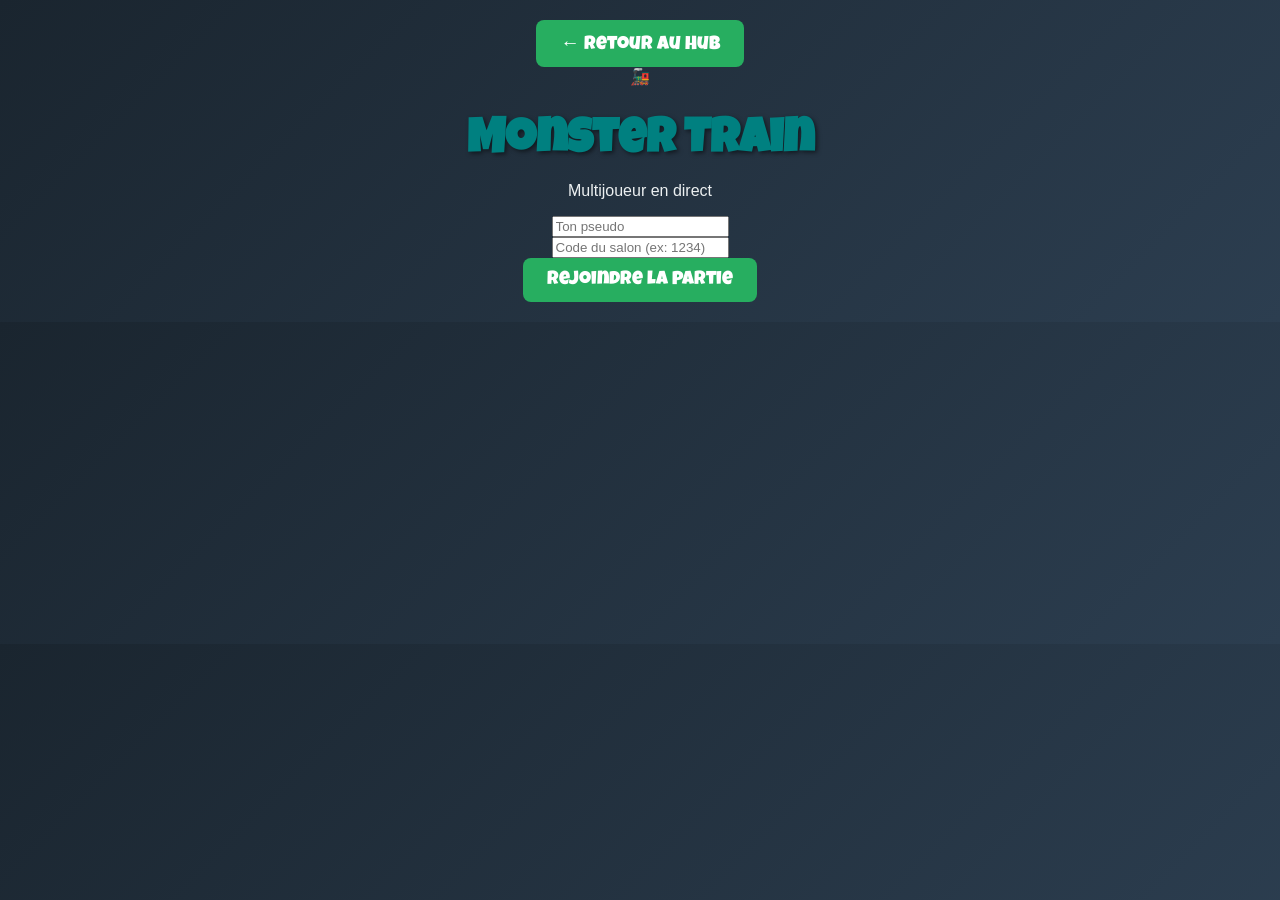
==== commit 90fe0f92: "Update index.html" ====
--- a/index.html
+++ b/index.html
@@ -3,53 +3,30 @@
 <head>
     <meta charset="UTF-8">
     <meta name="viewport" content="width=device-width, initial-scale=1.0">
-    <title>Monster Train - Prototype</title>
+    <title>Monster Train - Accueil</title>
     <link rel="stylesheet" href="style.css">
     <link href="https://fonts.googleapis.com/css2?family=Avenir&family=Luckiest+Guy&display=swap" rel="stylesheet">
 </head>
 <body>
-    <h1>🚂 Monster Train</h1>
-    
-    <div class="game-area">
-        <div id="header-info">
-            <h2 id="phase-title">🚂 Phase de Préparation</h2>
-            <div id="timer-display">⏳ --</div>
-        </div>
-        
-        <div id="board">
-            <div class="track-loop player-track"></div>
-            <div class="track-loop enemy-track"></div>
-
-            <div class="gare-box" style="left: 190px; top: 60px;">Gare 1</div>
-            <div class="gare-box" style="left: 50px; top: 160px;">Gare 2</div>
-            <div class="gare-box" style="left: 50px; top: 280px;">Gare 3</div>
-            <div class="gare-box" style="left: 50px; top: 400px;">Gare 4</div>
-            <div class="gare-box" style="left: 190px; top: 500px;">Gare 5</div>
-
-            <div class="enemy-combat-slot" style="left: 450px; top: 100px;">E1</div>
-            <div class="enemy-combat-slot" style="left: 450px; top: 200px;">E2</div>
-            <div class="enemy-combat-slot" style="left: 450px; top: 300px;">E3</div>
-            <div class="enemy-combat-slot" style="left: 450px; top: 400px;">E4</div>
-            <div class="enemy-combat-slot" style="left: 450px; top: 500px;">E5</div>
-
-            <div class="vs-badge" style="left: 382px; top: 110px;">VS</div>
-            <div class="vs-badge" style="left: 382px; top: 210px;">VS</div>
-            <div class="vs-badge" style="left: 382px; top: 310px;">VS</div>
-            <div class="vs-badge" style="left: 382px; top: 410px;">VS</div>
-            <div class="vs-badge" style="left: 382px; top: 510px;">VS</div>
-
-            <div id="wagons-layer"></div>
+    <div id="login-container">
+        <div id="login-box">
+            <button id="back-hub-btn" disabled>← Retour au Hub</button>
             
-            <div id="loco">🚂</div>
-        </div>
-
-        <div id="player-hand-section">
-            <h3 id="instruction-text">Pioche tes cartes pour commencer ! (<span id="deck-count">60</span> dans le deck)</h3>
-            <div id="hand-container"></div>
-            <button id="draw-btn" onclick="demarrerPartie()">Piocher le 1er tour (8 cartes)</button>
+            <div id="monster-icon-main">🚂</div> <h1>Monster Train</h1>
+            <p class="subtitle">Multijoueur en direct</p>
+            
+            <div class="input-group">
+                <input type="text" id="pseudo" placeholder="Ton pseudo" required>
+            </div>
+            
+            <div class="input-group">
+                <input type="text" id="room-code" placeholder="Code du salon (ex: 1234)">
+            </div>
+            
+            <button id="join-btn" onclick="rejoindrePartie()">Rejoindre la partie</button>
         </div>
     </div>
 
-    <script src="game.js"></script>
+    <script src="js/app.js"></script>
 </body>
 </html>
--- a/style.css
+++ b/style.css
@@ -23,25 +23,56 @@
 h1 {
     font-family: 'Luckiest Guy', cursive;
     color: var(--secondary-teal);
-    font-size: 3.5rem;
-    margin-bottom: 10px;
+    font-size: 3rem;
+    margin-bottom: 5px;
     text-shadow: 2px 2px 4px rgba(0, 0, 0, 0.5);
+}
+
+#header-info {
+    display: flex;
+    justify-content: space-between;
+    align-items: center;
+    width: 800px;
 }
 
 h2 {
     color: var(--light-teal);
     font-size: 1.5rem;
-    margin-bottom: 20px;
+    margin: 0;
+}
+
+/* TIMER */
+#timer-display {
+    font-family: 'Luckiest Guy', cursive;
+    font-size: 2rem;
+    color: var(--accent-yellow);
+    background: rgba(0,0,0,0.3);
+    padding: 10px 20px;
+    border-radius: 10px;
+    border: 2px solid var(--accent-yellow);
+    transition: color 0.3s, transform 0.3s;
+}
+
+.timer-danger {
+    color: var(--primary-red-pink) !important;
+    border-color: var(--primary-red-pink) !important;
+    animation: pulse 1s infinite;
+}
+
+@keyframes pulse {
+    0% { transform: scale(1); }
+    50% { transform: scale(1.1); }
+    100% { transform: scale(1); }
 }
 
 .game-area {
     display: flex;
     flex-direction: column;
     align-items: center;
-    gap: 20px;
-}
-
-/* --- LE PLATEAU DE JEU (LE MAP) --- */
+    gap: 15px;
+}
+
+/* --- LE PLATEAU DE JEU --- */
 #board {
     position: relative;
     width: 800px;
@@ -53,40 +84,48 @@
     overflow: hidden;
 }
 
-/* Les voies en forme de U */
-.u-track {
+/* Les voies rectangulaires fermées */
+.track-loop {
     position: absolute;
     top: 80px;
-    width: 250px;
-    height: 480px;
-    border-bottom: 8px dashed #7f8c8d;
-    border-radius: 0 0 40px 40px; /* Courbe du virage */
+    width: 280px;
+    height: 440px;
+    border-radius: 20px;
 }
 
 .player-track {
-    left: 100px;
-    border-left: 8px dashed var(--light-teal);
-    border-right: 8px dashed var(--light-teal);
+    left: 80px;
+    border: 6px solid var(--secondary-teal);
+    box-shadow: inset 0 0 10px rgba(0,0,0,0.3);
 }
 
 .enemy-track {
-    left: 450px;
-    border-left: 8px dashed var(--primary-red-pink);
-    border-right: 8px dashed var(--primary-red-pink);
-}
-
-/* Étiquettes et emplacements */
-.gare-label {
-    position: absolute;
+    left: 440px;
+    border: 6px solid #8e44ad;
+    box-shadow: inset 0 0 10px rgba(0,0,0,0.3);
+}
+
+/* Étiquettes et Gares */
+.gare-box {
+    position: absolute;
+    width: 60px;
+    height: 40px;
+    background-color: var(--bg-dark-1);
+    border: 2px solid var(--accent-yellow);
     color: var(--accent-yellow);
-    font-family: 'Luckiest Guy', cursive;
-    font-size: 1.2rem;
+    display: flex;
+    justify-content: center;
+    align-items: center;
+    font-weight: bold;
+    font-size: 0.9rem;
+    border-radius: 5px;
+    z-index: 5;
 }
 
 .enemy-combat-slot {
     position: absolute;
     width: 60px;
-    height: 80px;
+    height: 60px;
     border: 2px solid var(--primary-red-pink);
     background-color: rgba(231, 76, 60, 0.2);
     border-radius: 8px;
@@ -118,15 +157,15 @@
     justify-content: center;
     align-items: center;
     z-index: 100;
-    transition: left 0.5s ease-in-out, top 0.5s ease-in-out, transform 0.5s ease-in-out;
+    transition: left 0.3s linear, top 0.3s linear, transform 0.3s ease-in-out;
     filter: drop-shadow(2px 4px 6px rgba(0,0,0,0.5));
-    display: none; /* Caché avant de piocher */
+    display: none;
 }
 
 .wagon-ingame {
     position: absolute;
-    width: 60px;
-    height: 80px;
+    width: 50px;
+    height: 70px;
     background: var(--card-body-teal-gradient);
     border: 3px solid var(--light-teal);
     border-radius: 8px;
@@ -137,7 +176,7 @@
     font-weight: bold;
     font-size: 1.5rem;
     z-index: 50;
-    transition: left 0.5s ease-in-out, top 0.5s ease-in-out, transform 0.5s ease-in-out;
+    transition: left 0.3s linear, top 0.3s linear, transform 0.3s ease-in-out;
     box-shadow: 2px 2px 10px rgba(0,0,0,0.5);
 }
 
@@ -146,8 +185,8 @@
     display: flex;
     gap: 10px;
     justify-content: center;
-    min-height: 130px;
-    margin-bottom: 20px;
+    min-height: 120px;
+    margin-bottom: 10px;
 }
 
 .carte {
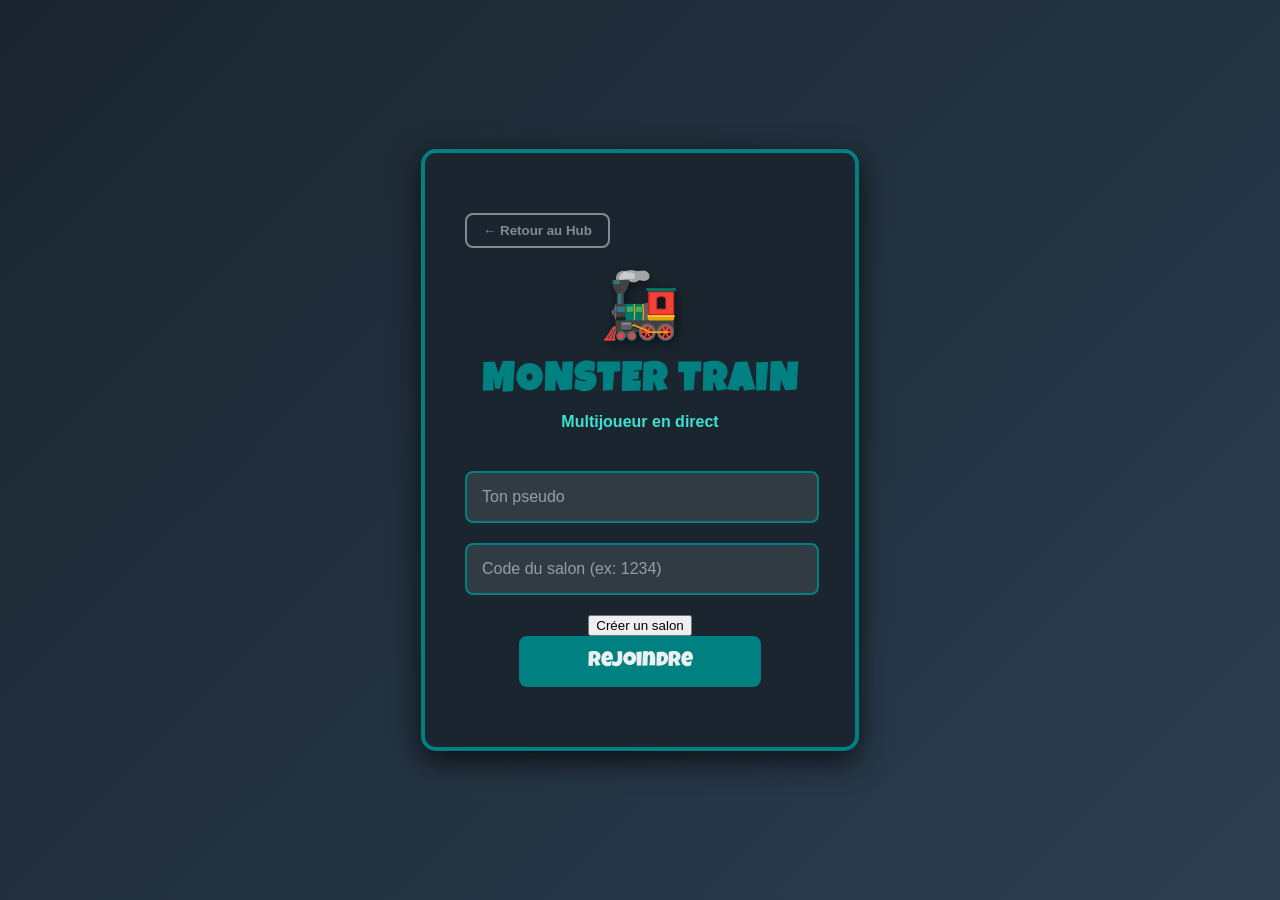
==== commit 05d407fb: "Update index.html" ====
--- a/index.html
+++ b/index.html
@@ -12,7 +12,9 @@
         <div id="login-box">
             <button id="back-hub-btn" disabled>← Retour au Hub</button>
             
-            <div id="monster-icon-main">🚂</div> <h1>Monster Train</h1>
+            <div id="monster-icon-main">🚂</div>
+            
+            <h1>Monster Train</h1>
             <p class="subtitle">Multijoueur en direct</p>
             
             <div class="input-group">
@@ -23,7 +25,10 @@
                 <input type="text" id="room-code" placeholder="Code du salon (ex: 1234)">
             </div>
             
-            <button id="join-btn" onclick="rejoindrePartie()">Rejoindre la partie</button>
+            <div class="button-group">
+                <button id="create-btn" onclick="creerPartie()">Créer un salon</button>
+                <button id="join-btn" onclick="rejoindrePartie()">Rejoindre</button>
+            </div>
         </div>
     </div>
 
--- a/style.css
+++ b/style.css
@@ -1,13 +1,13 @@
 /* Core Colors and Fonts */
 :root {
-    --primary-red-pink: #e74c3c;
-    --secondary-teal: #008080;
-    --light-teal: #40e0d0;
-    --accent-yellow: #f1c40f;
     --bg-dark-1: #1a252f;
     --bg-dark-2: #2c3e50;
-    --card-body-teal-gradient: linear-gradient(135deg, #006060 0%, #008080 100%);
     --text-white: #ecf0f1;
+    --text-dark: #2c3e50;
+    --light-teal: #40e0d0;
+    --secondary-teal: #008080;
+    --accent-yellow: #f1c40f;
+    --primary-red-pink: #e74c3c;
 }
 
 body {
@@ -15,207 +15,104 @@
     color: var(--text-white);
     margin: 0;
     font-family: 'Avenir', sans-serif;
+    display: flex;
+    justify-content: center;
+    align-items: center;
+    height: 100vh;
     text-align: center;
-    padding: 20px;
-    overflow-x: hidden;
+}
+
+#login-container {
+    display: flex;
+    justify-content: center;
+    align-items: center;
+    width: 100%;
+    height: 100%;
+}
+
+#login-box {
+    background-color: var(--bg-dark-1);
+    border: 4px solid var(--secondary-teal);
+    border-radius: 15px;
+    padding: 60px 40px;
+    width: 350px;
+    max-width: 90vw;
+    box-shadow: 0 10px 30px rgba(0, 0, 0, 0.7);
+    display: flex;
+    flex-direction: column;
+    align-items: center;
+    gap: 20px;
 }
 
 h1 {
     font-family: 'Luckiest Guy', cursive;
     color: var(--secondary-teal);
-    font-size: 3rem;
-    margin-bottom: 5px;
-    text-shadow: 2px 2px 4px rgba(0, 0, 0, 0.5);
+    font-size: 2.5rem;
+    margin: 0;
+    text-transform: uppercase;
+    letter-spacing: 2px;
 }
 
-#header-info {
-    display: flex;
-    justify-content: space-between;
-    align-items: center;
-    width: 800px;
-}
-
-h2 {
+.subtitle {
     color: var(--light-teal);
-    font-size: 1.5rem;
-    margin: 0;
-}
-
-/* TIMER */
-#timer-display {
-    font-family: 'Luckiest Guy', cursive;
-    font-size: 2rem;
-    color: var(--accent-yellow);
-    background: rgba(0,0,0,0.3);
-    padding: 10px 20px;
-    border-radius: 10px;
-    border: 2px solid var(--accent-yellow);
-    transition: color 0.3s, transform 0.3s;
-}
-
-.timer-danger {
-    color: var(--primary-red-pink) !important;
-    border-color: var(--primary-red-pink) !important;
-    animation: pulse 1s infinite;
-}
-
-@keyframes pulse {
-    0% { transform: scale(1); }
-    50% { transform: scale(1.1); }
-    100% { transform: scale(1); }
-}
-
-.game-area {
-    display: flex;
-    flex-direction: column;
-    align-items: center;
-    gap: 15px;
-}
-
-/* --- LE PLATEAU DE JEU --- */
-#board {
-    position: relative;
-    width: 800px;
-    height: 600px;
-    background-color: #2c3e50;
-    border: 4px solid var(--secondary-teal);
-    border-radius: 15px;
-    box-shadow: 0 10px 20px rgba(0,0,0,0.5);
-    overflow: hidden;
-}
-
-/* Les voies rectangulaires fermées */
-.track-loop {
-    position: absolute;
-    top: 80px;
-    width: 280px;
-    height: 440px;
-    border-radius: 20px;
-}
-
-.player-track {
-    left: 80px;
-    border: 6px solid var(--secondary-teal);
-    box-shadow: inset 0 0 10px rgba(0,0,0,0.3);
-}
-
-.enemy-track {
-    left: 440px;
-    border: 6px solid #8e44ad;
-    box-shadow: inset 0 0 10px rgba(0,0,0,0.3);
-}
-
-/* Étiquettes et Gares */
-.gare-box {
-    position: absolute;
-    width: 60px;
-    height: 40px;
-    background-color: var(--bg-dark-1);
-    border: 2px solid var(--accent-yellow);
-    color: var(--accent-yellow);
-    display: flex;
-    justify-content: center;
-    align-items: center;
-    font-weight: bold;
-    font-size: 0.9rem;
-    border-radius: 5px;
-    z-index: 5;
-}
-
-.enemy-combat-slot {
-    position: absolute;
-    width: 60px;
-    height: 60px;
-    border: 2px solid var(--primary-red-pink);
-    background-color: rgba(231, 76, 60, 0.2);
-    border-radius: 8px;
-    display: flex;
-    justify-content: center;
-    align-items: center;
-    color: #e74c3c;
+    font-size: 1rem;
+    margin: -10px 0 20px 0;
     font-weight: bold;
 }
 
-.vs-badge {
-    position: absolute;
-    background-color: #c0392b;
-    color: white;
-    font-size: 0.8rem;
+#back-hub-btn {
+    align-self: flex-start;
+    padding: 8px 16px;
+    background-color: transparent;
+    color: var(--text-white);
+    border: 2px solid var(--text-white);
+    border-radius: 8px;
     font-weight: bold;
-    padding: 4px 8px;
-    border-radius: 50%;
-    z-index: 10;
+    cursor: not-allowed;
+    opacity: 0.5;
 }
 
-/* --- LE TRAIN ET L'ANIMATION --- */
-#loco {
-    position: absolute;
-    width: 60px;
-    height: 60px;
-    font-size: 45px;
-    display: flex;
-    justify-content: center;
-    align-items: center;
-    z-index: 100;
-    transition: left 0.3s linear, top 0.3s linear, transform 0.3s ease-in-out;
-    filter: drop-shadow(2px 4px 6px rgba(0,0,0,0.5));
-    display: none;
+#monster-icon-main {
+    font-size: 4rem;
+    color: var(--secondary-teal);
+    filter: drop-shadow(2px 4px 6px rgba(0, 0, 0, 0.5));
 }
 
-.wagon-ingame {
-    position: absolute;
-    width: 50px;
-    height: 70px;
-    background: var(--card-body-teal-gradient);
-    border: 3px solid var(--light-teal);
-    border-radius: 8px;
-    display: flex;
-    justify-content: center;
-    align-items: center;
-    color: white;
-    font-weight: bold;
-    font-size: 1.5rem;
-    z-index: 50;
-    transition: left 0.3s linear, top 0.3s linear, transform 0.3s ease-in-out;
-    box-shadow: 2px 2px 10px rgba(0,0,0,0.5);
+.input-group {
+    width: 100%;
 }
 
-/* --- LA MAIN --- */
-#hand-container {
-    display: flex;
-    gap: 10px;
-    justify-content: center;
-    min-height: 120px;
-    margin-bottom: 10px;
+input {
+    width: calc(100% - 30px);
+    padding: 15px;
+    border: 2px solid var(--secondary-teal);
+    border-radius: 8px;
+    background-color: rgba(255, 255, 255, 0.1);
+    color: var(--text-white);
+    font-size: 1rem;
 }
 
-.carte {
-    width: 70px;
-    height: 110px;
-    background: var(--card-body-teal-gradient);
-    border: 2px solid var(--accent-yellow);
-    border-radius: 8px;
-    display: flex;
-    justify-content: center;
-    align-items: center;
-    cursor: pointer;
-    font-weight: bold;
-    font-size: 1.5rem;
-    transition: transform 0.2s;
+input::placeholder {
+    color: rgba(255, 255, 255, 0.5);
 }
 
-.carte:hover {
-    transform: translateY(-10px) scale(1.05);
+#join-btn {
+    width: 100%;
+    padding: 15px;
+    background-color: var(--secondary-teal);
+    color: var(--text-white);
+    font-family: 'Luckiest Guy', cursive;
+    font-size: 1.3rem;
+    border: none;
+    border-radius: 8px;
+    cursor: pointer;
+    transition: background-color 0.2s, transform 0.1s;
 }
 
-button {
-    padding: 12px 24px;
-    font-family: 'Luckiest Guy', cursive;
-    font-size: 1.2rem;
-    cursor: pointer;
-    background-color: #27ae60;
-    color: white;
-    border: none;
-    border-radius: 8px;
+#join-btn:hover {
+    background-color: var(--light-teal);
 }
-button:hover { background-color: #2ecc71; }
+
+#join-btn:active {
+    transform: scale(0.98);
+}
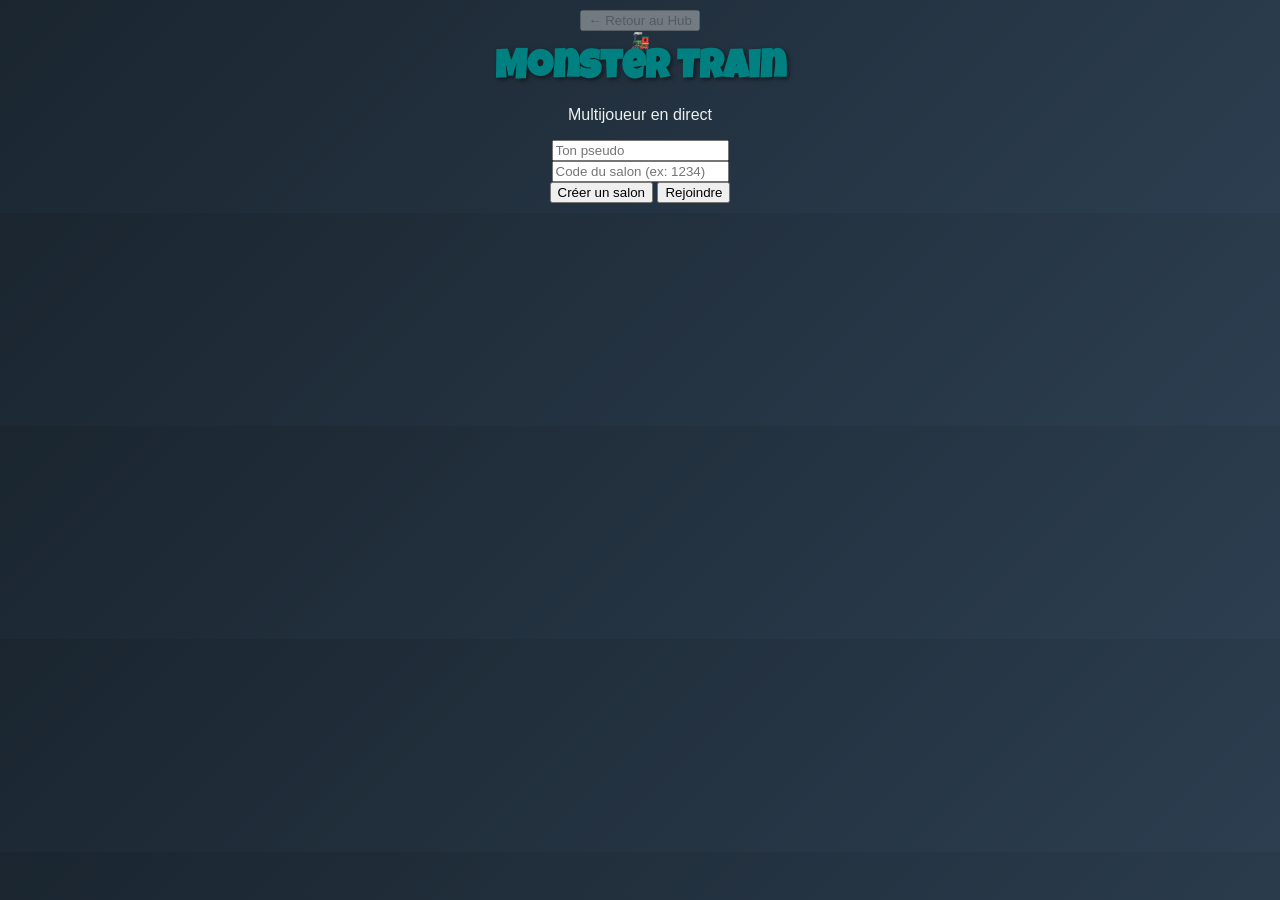
==== commit b3f3cdff: "Update index.html" ====
--- a/index.html
+++ b/index.html
@@ -11,16 +11,13 @@
     <div id="login-container">
         <div id="login-box">
             <button id="back-hub-btn" disabled>← Retour au Hub</button>
-            
             <div id="monster-icon-main">🚂</div>
-            
             <h1>Monster Train</h1>
             <p class="subtitle">Multijoueur en direct</p>
             
             <div class="input-group">
                 <input type="text" id="pseudo" placeholder="Ton pseudo" required>
             </div>
-            
             <div class="input-group">
                 <input type="text" id="room-code" placeholder="Code du salon (ex: 1234)">
             </div>
@@ -31,7 +28,6 @@
             </div>
         </div>
     </div>
-
     <script src="js/app.js"></script>
 </body>
 </html>
--- a/style.css
+++ b/style.css
@@ -1,118 +1,133 @@
-/* Core Colors and Fonts */
+/* --- DECK BUILDER SCREEN (Design Amélioré) --- */
+#deck-builder-screen {
+    position: fixed; top: 0; left: 0; width: 100%; height: 100%; background: #121e26;
+    display: flex; flex-direction: column; align-items: center; z-index: 2000; color: white; padding: 20px; overflow-y: auto;
+}
+.deck-title { color: var(--light-teal); font-size: 3rem; text-transform: uppercase; margin-bottom: 20px; }
+.deck-builder-container { display: flex; gap: 30px; width: 95%; max-width: 1300px; }
+.catalog-section { flex: 2; background: #1a252f; padding: 25px; border-radius: 15px; border: 2px solid var(--secondary-teal); box-shadow: 0 10px 20px rgba(0,0,0,0.5); }
+.deck-summary-section { flex: 1; background: #1a252f; padding: 25px; border-radius: 15px; border: 2px solid var(--accent-yellow); display: flex; flex-direction: column; box-shadow: 0 10px 20px rgba(0,0,0,0.5); }
+.filters { display: flex; flex-wrap: wrap; gap: 10px; margin-bottom: 25px; }
+.filters button { padding: 10px 15px; font-size: 0.9rem; background: #34495e; color: white; border: none; border-radius: 5px; cursor: pointer; transition: 0.2s; font-family: 'Luckiest Guy', cursive; letter-spacing: 1px;}
+.filters button:hover { background: var(--secondary-teal); }
+
+.card-grid { display: grid; grid-template-columns: repeat(auto-fill, minmax(100px, 1fr)); gap: 15px; max-height: 500px; overflow-y: auto; padding-right: 10px; }
+.catalog-card {
+    height: 140px; background: linear-gradient(135deg, #006060, #008080); border: 2px solid white; border-radius: 10px;
+    display: flex; flex-direction: column; justify-content: center; align-items: center; cursor: pointer;
+    transition: transform 0.2s; text-align: center; font-size: 0.85rem; font-weight: bold; padding: 8px; box-shadow: 2px 2px 8px rgba(0,0,0,0.5);
+}
+.catalog-card:hover { transform: translateY(-5px) scale(1.05); border-color: var(--accent-yellow); box-shadow: 2px 5px 15px rgba(241, 196, 15, 0.4); }
+.stars { color: var(--accent-yellow); margin-top: 8px; font-size: 0.8rem; text-shadow: 1px 1px 2px rgba(0,0,0,0.8); }
+
+.limits-info p { margin: 8px 0; font-size: 1.1rem; font-weight: bold; color: #bdc3c7; }
+.limit-reached { color: var(--primary-red-pink) !important; }
+.mini-card-list { flex: 1; background: #0f171e; border-radius: 8px; padding: 15px; overflow-y: auto; margin: 20px 0; font-size: 0.95rem; border: 1px inset #333; }
+.mini-card-list div { border-bottom: 1px solid #2c3e50; padding: 8px 0; color: #ecf0f1; display: flex; justify-content: space-between; }
+#validate-deck-btn { padding: 15px; font-size: 1.5rem; width: 100%; background: var(--secondary-teal); border: none; border-radius: 8px; color: white; cursor: pointer; font-family: 'Luckiest Guy', cursive; }
+#validate-deck-btn:disabled { background: #555; color: #888; cursor: not-allowed; }
+
+/* --- L'ÉCRAN PRÊT ET JEU--- */
+#ready-screen { position: fixed; top: 0; left: 0; width: 100%; height: 100%; background: rgba(26, 37, 47, 0.98); display: flex; flex-direction: column; justify-content: center; align-items: center; z-index: 1000; color: white; }
+#ready-title { font-size: 4rem; color: var(--accent-yellow); margin-bottom: 10px; }
+#status-text { font-size: 1.5rem; color: var(--light-teal); margin-bottom: 40px; }
+.players-status { display: flex; gap: 50px; margin-bottom: 40px; }
+.player-box { background: var(--bg-dark-2); border: 3px solid var(--secondary-teal); padding: 30px; border-radius: 15px; text-align: center; min-width: 150px; }
+.status-badge { display: inline-block; padding: 10px 20px; border-radius: 8px; font-weight: bold; margin-top: 15px; }
+.not-ready { background-color: var(--primary-red-pink); }
+.ready { background-color: #27ae60; }
+#ready-btn { padding: 15px 40px; font-size: 2rem; background-color: var(--secondary-teal); border:none; border-radius:8px; color:white; cursor:pointer;}
+#ready-btn:disabled { background-color: #7f8c8d; cursor: not-allowed; }
+
 :root {
-    --bg-dark-1: #1a252f;
-    --bg-dark-2: #2c3e50;
-    --text-white: #ecf0f1;
-    --text-dark: #2c3e50;
-    --light-teal: #40e0d0;
-    --secondary-teal: #008080;
-    --accent-yellow: #f1c40f;
-    --primary-red-pink: #e74c3c;
+    --primary-red-pink: #e74c3c; --secondary-teal: #008080; --light-teal: #40e0d0; --accent-yellow: #f1c40f;
+    --bg-dark-1: #1a252f; --bg-dark-2: #2c3e50; --text-white: #ecf0f1;
+    --color-combat: linear-gradient(135deg, #006060, #008080);
+    --color-soutien: linear-gradient(135deg, #ff9ff3, #f368e0);
+    --color-sabotage: linear-gradient(135deg, #ff6b6b, #ee5253);
+    --enemy-gradient: linear-gradient(135deg, #8e44ad 0%, #c0392b 100%);
 }
 
-body {
-    background: linear-gradient(135deg, var(--bg-dark-1) 0%, var(--bg-dark-2) 100%);
-    color: var(--text-white);
-    margin: 0;
-    font-family: 'Avenir', sans-serif;
-    display: flex;
-    justify-content: center;
-    align-items: center;
-    height: 100vh;
-    text-align: center;
+body { background: linear-gradient(135deg, var(--bg-dark-1) 0%, var(--bg-dark-2) 100%); color: var(--text-white); margin: 0; font-family: 'Avenir', sans-serif; text-align: center; padding: 10px; overflow-x: hidden; }
+.top-bar { display: flex; justify-content: space-between; align-items: center; max-width: 800px; margin: 0 auto; }
+h1 { font-family: 'Luckiest Guy', cursive; color: var(--secondary-teal); font-size: 2.5rem; margin: 0; text-shadow: 2px 2px 4px rgba(0, 0, 0, 0.5); }
+#score-display { font-family: 'Luckiest Guy', cursive; font-size: 1.5rem; color: var(--accent-yellow); }
+#header-info { display: flex; justify-content: space-between; align-items: center; width: 800px; margin-top: 10px;}
+h2 { color: var(--light-teal); font-size: 1.5rem; margin: 0; }
+
+#timer-display { font-family: 'Luckiest Guy', cursive; font-size: 1.8rem; color: var(--accent-yellow); background: rgba(0,0,0,0.3); padding: 5px 15px; border-radius: 10px; border: 2px solid var(--accent-yellow); transition: color 0.3s, transform 0.3s; }
+.timer-danger { color: var(--primary-red-pink) !important; border-color: var(--primary-red-pink) !important; animation: pulse 1s infinite; }
+@keyframes pulse { 0% { transform: scale(1); } 50% { transform: scale(1.1); } 100% { transform: scale(1); } }
+
+.game-area { display: flex; flex-direction: column; align-items: center; gap: 10px; }
+
+/* LE PLATEAU */
+#board { position: relative; width: 800px; height: 600px; background-color: #2c3e50; border: 4px solid var(--secondary-teal); border-radius: 15px; box-shadow: 0 10px 20px rgba(0,0,0,0.5); overflow: hidden; }
+.track-loop { position: absolute; top: 80px; width: 280px; height: 440px; border-radius: 20px; }
+.player-track { left: 80px; border: 6px solid var(--secondary-teal); box-shadow: inset 0 0 10px rgba(0,0,0,0.3); }
+.enemy-track { left: 440px; border: 6px solid #8e44ad; box-shadow: inset 0 0 10px rgba(0,0,0,0.3); }
+
+.gare-box { position: absolute; width: 60px; height: 40px; background-color: var(--bg-dark-1); border: 2px solid var(--accent-yellow); color: var(--accent-yellow); display: flex; justify-content: center; align-items: center; font-weight: bold; font-size: 0.9rem; border-radius: 5px; z-index: 5; }
+.vs-badge { position: absolute; background-color: #c0392b; color: white; font-size: 0.8rem; font-weight: bold; padding: 4px 8px; border-radius: 50%; z-index: 10; }
+
+/* LOCOMOTIVES : Z-INDEX FIXÉ ! */
+#loco, #enemy-loco { position: absolute; width: 60px; height: 60px; font-size: 45px; display: flex; justify-content: center; align-items: center; z-index: 999; display: none; filter: drop-shadow(2px 4px 6px rgba(0,0,0,0.5)); }
+.flames::after { content: '🔥'; position: absolute; left: -30px; top: 10px; font-size: 35px; animation: flicker 0.2s infinite alternate; z-index: -1; }
+@keyframes flicker { 0% { transform: scale(1) rotate(-5deg); opacity: 0.8; } 100% { transform: scale(1.2) rotate(5deg); opacity: 1; } }
+
+.wagon-ingame, .enemy-wagon-ingame { 
+    position: absolute; width: 60px; height: 80px; border-radius: 8px; 
+    display: flex; flex-direction: column; justify-content: center; align-items: center; 
+    color: white; font-weight: bold; z-index: 50; box-shadow: 2px 2px 10px rgba(0,0,0,0.5); 
+    border: 3px solid #fff; cursor: pointer; transition: transform 0.2s; 
 }
+.wagon-ingame .card-genre { font-size: 0.6rem; opacity: 0.8; }
+.wagon-ingame .card-stars { font-size: 0.8rem; color: var(--accent-yellow); text-shadow: 1px 1px 1px black; margin-top: 2px; }
 
-#login-container {
-    display: flex;
-    justify-content: center;
-    align-items: center;
-    width: 100%;
-    height: 100%;
-}
+.enemy-wagon-ingame { background: var(--enemy-gradient); border-color: var(--primary-red-pink); font-size: 1.5rem; }
+.type-combat { background: var(--color-combat); }
+.type-soutien { background: var(--color-soutien); }
+.type-sabotage { background: var(--color-sabotage); }
 
-#login-box {
-    background-color: var(--bg-dark-1);
-    border: 4px solid var(--secondary-teal);
-    border-radius: 15px;
-    padding: 60px 40px;
-    width: 350px;
-    max-width: 90vw;
-    box-shadow: 0 10px 30px rgba(0, 0, 0, 0.7);
-    display: flex;
-    flex-direction: column;
-    align-items: center;
-    gap: 20px;
-}
+.wagon-ingame:hover, .enemy-wagon-ingame:hover { transform: scale(1.15); z-index: 100; }
+.reveal-anim { animation: flipReveal 0.6s ease-in-out forwards; }
+@keyframes flipReveal { 0% { transform: rotateY(0deg); } 50% { transform: rotateY(90deg); color: transparent; } 100% { transform: rotateY(0deg); } }
 
-h1 {
-    font-family: 'Luckiest Guy', cursive;
-    color: var(--secondary-teal);
-    font-size: 2.5rem;
-    margin: 0;
-    text-transform: uppercase;
-    letter-spacing: 2px;
-}
+/* BADGES (Cachés par défaut) */
+.badge-soutien, .badge-sabotage { position: absolute; width: 25px; height: 25px; border-radius: 50%; font-size: 0.8rem; display: flex; justify-content: center; align-items: center; border: 2px solid white; z-index: 60; box-shadow: 0 2px 5px rgba(0,0,0,0.5); transition: opacity 0.5s; }
+.hidden-badge { opacity: 0; } /* La classe qui cache les bonus/malus */
+.badge-soutien { top: -10px; right: -10px; background: var(--color-soutien); }
+.badge-sabotage { top: -10px; left: -10px; background: var(--color-sabotage); }
 
-.subtitle {
-    color: var(--light-teal);
-    font-size: 1rem;
-    margin: -10px 0 20px 0;
-    font-weight: bold;
-}
+/* ANIMATIONS DE COMBAT 1V1 */
+.clash-player { animation: animClashP 0.6s ease-in-out; z-index: 200; }
+.clash-enemy { animation: animClashE 0.6s ease-in-out; z-index: 200; }
+.faint { animation: animFaint 1s forwards; }
 
-#back-hub-btn {
-    align-self: flex-start;
-    padding: 8px 16px;
-    background-color: transparent;
-    color: var(--text-white);
-    border: 2px solid var(--text-white);
-    border-radius: 8px;
-    font-weight: bold;
-    cursor: not-allowed;
-    opacity: 0.5;
-}
+@keyframes animClashP { 0% { transform: translateX(0); } 50% { transform: translateX(30px) scale(1.2); } 100% { transform: translateX(0); } }
+@keyframes animClashE { 0% { transform: translateX(0); } 50% { transform: translateX(-30px) scale(1.2); } 100% { transform: translateX(0); } }
+@keyframes animFaint { 0% { filter: grayscale(0); opacity: 1; transform: scale(1); } 50% { filter: grayscale(1); opacity: 0.5; transform: scale(0.8); } 100% { filter: grayscale(1); opacity: 0; transform: scale(0.5) translateY(50px); } }
 
-#monster-icon-main {
-    font-size: 4rem;
-    color: var(--secondary-teal);
-    filter: drop-shadow(2px 4px 6px rgba(0, 0, 0, 0.5));
-}
+/* DECKS ET MAIN */
+#bottom-section { display: flex; width: 800px; gap: 20px; align-items: flex-start; margin-top: 5px;}
+#decks-container { display: flex; flex-direction: column; gap: 10px; background: rgba(0,0,0,0.2); padding: 15px; border-radius: 10px; border: 2px solid #34495e; }
+.deck-pile { width: 80px; height: 50px; border-radius: 8px; display: flex; flex-direction: column; justify-content: center; align-items: center; font-weight: bold; font-size: 0.9rem; border: 2px solid white; box-shadow: 2px 2px 5px rgba(0,0,0,0.5); }
+.deck-combat { background: var(--color-combat); }
+.deck-soutien { background: var(--color-soutien); }
+.deck-sabotage { background: var(--color-sabotage); }
+.deck-count { font-size: 1.2rem; color: var(--accent-yellow); }
 
-.input-group {
-    width: 100%;
-}
+#player-hand-section { flex: 1; text-align: left; }
+#hand-container { display: flex; flex-wrap: wrap; gap: 10px; min-height: 120px; }
 
-input {
-    width: calc(100% - 30px);
-    padding: 15px;
-    border: 2px solid var(--secondary-teal);
-    border-radius: 8px;
-    background-color: rgba(255, 255, 255, 0.1);
-    color: var(--text-white);
-    font-size: 1rem;
-}
+.carte { width: 65px; height: 95px; border: 2px solid white; border-radius: 8px; display: flex; flex-direction: column; justify-content: center; align-items: center; cursor: pointer; font-weight: bold; transition: transform 0.2s, filter 0.2s; color: white;}
+.carte .card-genre { font-size: 0.6rem; opacity: 0.8; }
+.carte .card-stars { font-size: 0.8rem; color: var(--accent-yellow); text-shadow: 1px 1px 1px black; margin-top: 2px;}
+.carte:hover { transform: translateY(-10px) scale(1.05); }
 
-input::placeholder {
-    color: rgba(255, 255, 255, 0.5);
-}
+.disabled-card { opacity: 0.4; filter: grayscale(1); cursor: not-allowed; }
+.disabled-card:hover { transform: none; }
+.selected-card { transform: translateY(-15px) scale(1.15) !important; border-color: var(--accent-yellow) !important; box-shadow: 0 0 15px var(--accent-yellow); }
 
-#join-btn {
-    width: 100%;
-    padding: 15px;
-    background-color: var(--secondary-teal);
-    color: var(--text-white);
-    font-family: 'Luckiest Guy', cursive;
-    font-size: 1.3rem;
-    border: none;
-    border-radius: 8px;
-    cursor: pointer;
-    transition: background-color 0.2s, transform 0.1s;
-}
-
-#join-btn:hover {
-    background-color: var(--light-teal);
-}
-
-#join-btn:active {
-    transform: scale(0.98);
-}
+#animation-layer { position: fixed; top: 0; left: 0; width: 100%; height: 100%; pointer-events: none; z-index: 9999; }
+.anim-card { position: absolute; transition: all 0.6s cubic-bezier(0.25, 1, 0.5, 1); box-shadow: 0 10px 20px rgba(0,0,0,0.5); }
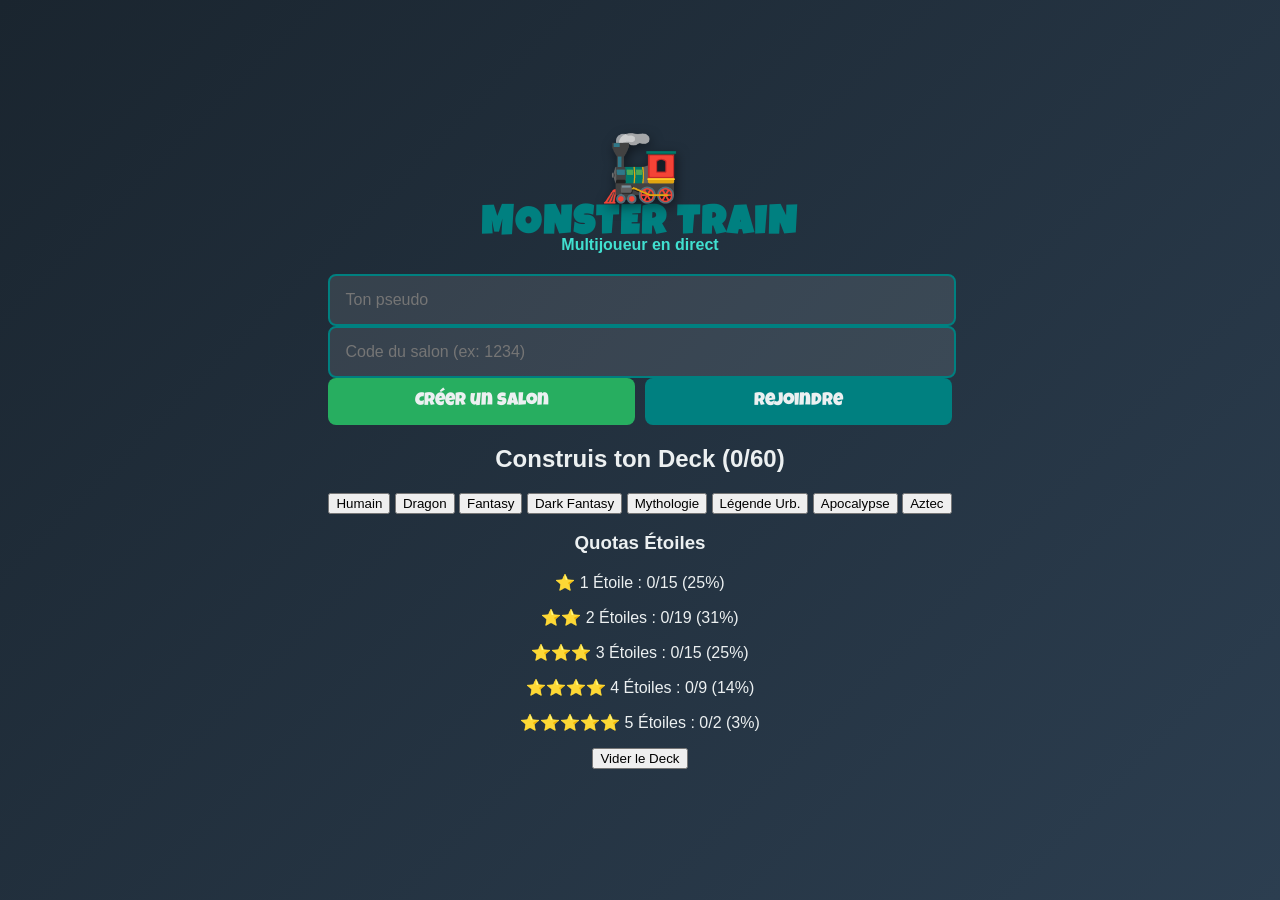
==== commit 7a8d2db7: "Update index.html" ====
--- a/index.html
+++ b/index.html
@@ -8,9 +8,9 @@
     <link href="https://fonts.googleapis.com/css2?family=Avenir&family=Luckiest+Guy&display=swap" rel="stylesheet">
 </head>
 <body>
-    <div id="login-container">
-        <div id="login-box">
-            <button id="back-hub-btn" disabled>← Retour au Hub</button>
+    <div id="app-container">
+        
+        <div id="auth-panel">
             <div id="monster-icon-main">🚂</div>
             <h1>Monster Train</h1>
             <p class="subtitle">Multijoueur en direct</p>
@@ -26,7 +26,42 @@
                 <button id="create-btn" onclick="creerPartie()">Créer un salon</button>
                 <button id="join-btn" onclick="rejoindrePartie()">Rejoindre</button>
             </div>
+            <p id="error-msg" style="color: #e74c3c; font-weight: bold; margin-top: 15px; display: none;"></p>
         </div>
+
+        <div id="deck-panel">
+            <h2 class="deck-title">Construis ton Deck (<span id="deck-total-count">0</span>/60)</h2>
+            
+            <div class="deck-builder-container">
+                <div class="catalog-section">
+                    <div class="filters">
+                        <button onclick="filtrerGenre('Humain')">Humain</button>
+                        <button onclick="filtrerGenre('Dragon')">Dragon</button>
+                        <button onclick="filtrerGenre('Fantasy')">Fantasy</button>
+                        <button onclick="filtrerGenre('Dark fantasy')">Dark Fantasy</button>
+                        <button onclick="filtrerGenre('Mythologie')">Mythologie</button>
+                        <button onclick="filtrerGenre('Légende urbaine')">Légende Urb.</button>
+                        <button onclick="filtrerGenre('Apocalypse')">Apocalypse</button>
+                        <button onclick="filtrerGenre('Aztec')">Aztec</button>
+                    </div>
+                    <div id="catalog-grid" class="card-grid"></div>
+                </div>
+
+                <div class="deck-summary-section">
+                    <h3>Quotas Étoiles</h3>
+                    <div class="limits-info">
+                        <p id="p-limit-1">⭐ 1 Étoile : <span id="count-1star">0</span>/15 (25%)</p>
+                        <p id="p-limit-2">⭐⭐ 2 Étoiles : <span id="count-2star">0</span>/19 (31%)</p>
+                        <p id="p-limit-3">⭐⭐⭐ 3 Étoiles : <span id="count-3star">0</span>/15 (25%)</p>
+                        <p id="p-limit-4">⭐⭐⭐⭐ 4 Étoiles : <span id="count-4star">0</span>/9 (14%)</p>
+                        <p id="p-limit-5">⭐⭐⭐⭐⭐ 5 Étoiles : <span id="count-5star">0</span>/2 (3%)</p>
+                    </div>
+                    <div id="my-deck-list" class="mini-card-list"></div>
+                    <button id="clear-deck-btn" onclick="viderDeck()">Vider le Deck</button>
+                </div>
+            </div>
+        </div>
+
     </div>
     <script src="js/app.js"></script>
 </body>
--- a/style.css
+++ b/style.css
@@ -1,133 +1,15 @@
-/* --- DECK BUILDER SCREEN (Design Amélioré) --- */
-#deck-builder-screen {
-    position: fixed; top: 0; left: 0; width: 100%; height: 100%; background: #121e26;
-    display: flex; flex-direction: column; align-items: center; z-index: 2000; color: white; padding: 20px; overflow-y: auto;
+:root {
+    --bg-dark-1: #1a252f; --bg-dark-2: #2c3e50; --text-white: #ecf0f1;
+    --secondary-teal: #008080; --light-teal: #40e0d0;
 }
-.deck-title { color: var(--light-teal); font-size: 3rem; text-transform: uppercase; margin-bottom: 20px; }
-.deck-builder-container { display: flex; gap: 30px; width: 95%; max-width: 1300px; }
-.catalog-section { flex: 2; background: #1a252f; padding: 25px; border-radius: 15px; border: 2px solid var(--secondary-teal); box-shadow: 0 10px 20px rgba(0,0,0,0.5); }
-.deck-summary-section { flex: 1; background: #1a252f; padding: 25px; border-radius: 15px; border: 2px solid var(--accent-yellow); display: flex; flex-direction: column; box-shadow: 0 10px 20px rgba(0,0,0,0.5); }
-.filters { display: flex; flex-wrap: wrap; gap: 10px; margin-bottom: 25px; }
-.filters button { padding: 10px 15px; font-size: 0.9rem; background: #34495e; color: white; border: none; border-radius: 5px; cursor: pointer; transition: 0.2s; font-family: 'Luckiest Guy', cursive; letter-spacing: 1px;}
-.filters button:hover { background: var(--secondary-teal); }
-
-.card-grid { display: grid; grid-template-columns: repeat(auto-fill, minmax(100px, 1fr)); gap: 15px; max-height: 500px; overflow-y: auto; padding-right: 10px; }
-.catalog-card {
-    height: 140px; background: linear-gradient(135deg, #006060, #008080); border: 2px solid white; border-radius: 10px;
-    display: flex; flex-direction: column; justify-content: center; align-items: center; cursor: pointer;
-    transition: transform 0.2s; text-align: center; font-size: 0.85rem; font-weight: bold; padding: 8px; box-shadow: 2px 2px 8px rgba(0,0,0,0.5);
-}
-.catalog-card:hover { transform: translateY(-5px) scale(1.05); border-color: var(--accent-yellow); box-shadow: 2px 5px 15px rgba(241, 196, 15, 0.4); }
-.stars { color: var(--accent-yellow); margin-top: 8px; font-size: 0.8rem; text-shadow: 1px 1px 2px rgba(0,0,0,0.8); }
-
-.limits-info p { margin: 8px 0; font-size: 1.1rem; font-weight: bold; color: #bdc3c7; }
-.limit-reached { color: var(--primary-red-pink) !important; }
-.mini-card-list { flex: 1; background: #0f171e; border-radius: 8px; padding: 15px; overflow-y: auto; margin: 20px 0; font-size: 0.95rem; border: 1px inset #333; }
-.mini-card-list div { border-bottom: 1px solid #2c3e50; padding: 8px 0; color: #ecf0f1; display: flex; justify-content: space-between; }
-#validate-deck-btn { padding: 15px; font-size: 1.5rem; width: 100%; background: var(--secondary-teal); border: none; border-radius: 8px; color: white; cursor: pointer; font-family: 'Luckiest Guy', cursive; }
-#validate-deck-btn:disabled { background: #555; color: #888; cursor: not-allowed; }
-
-/* --- L'ÉCRAN PRÊT ET JEU--- */
-#ready-screen { position: fixed; top: 0; left: 0; width: 100%; height: 100%; background: rgba(26, 37, 47, 0.98); display: flex; flex-direction: column; justify-content: center; align-items: center; z-index: 1000; color: white; }
-#ready-title { font-size: 4rem; color: var(--accent-yellow); margin-bottom: 10px; }
-#status-text { font-size: 1.5rem; color: var(--light-teal); margin-bottom: 40px; }
-.players-status { display: flex; gap: 50px; margin-bottom: 40px; }
-.player-box { background: var(--bg-dark-2); border: 3px solid var(--secondary-teal); padding: 30px; border-radius: 15px; text-align: center; min-width: 150px; }
-.status-badge { display: inline-block; padding: 10px 20px; border-radius: 8px; font-weight: bold; margin-top: 15px; }
-.not-ready { background-color: var(--primary-red-pink); }
-.ready { background-color: #27ae60; }
-#ready-btn { padding: 15px 40px; font-size: 2rem; background-color: var(--secondary-teal); border:none; border-radius:8px; color:white; cursor:pointer;}
-#ready-btn:disabled { background-color: #7f8c8d; cursor: not-allowed; }
-
-:root {
-    --primary-red-pink: #e74c3c; --secondary-teal: #008080; --light-teal: #40e0d0; --accent-yellow: #f1c40f;
-    --bg-dark-1: #1a252f; --bg-dark-2: #2c3e50; --text-white: #ecf0f1;
-    --color-combat: linear-gradient(135deg, #006060, #008080);
-    --color-soutien: linear-gradient(135deg, #ff9ff3, #f368e0);
-    --color-sabotage: linear-gradient(135deg, #ff6b6b, #ee5253);
-    --enemy-gradient: linear-gradient(135deg, #8e44ad 0%, #c0392b 100%);
-}
-
-body { background: linear-gradient(135deg, var(--bg-dark-1) 0%, var(--bg-dark-2) 100%); color: var(--text-white); margin: 0; font-family: 'Avenir', sans-serif; text-align: center; padding: 10px; overflow-x: hidden; }
-.top-bar { display: flex; justify-content: space-between; align-items: center; max-width: 800px; margin: 0 auto; }
-h1 { font-family: 'Luckiest Guy', cursive; color: var(--secondary-teal); font-size: 2.5rem; margin: 0; text-shadow: 2px 2px 4px rgba(0, 0, 0, 0.5); }
-#score-display { font-family: 'Luckiest Guy', cursive; font-size: 1.5rem; color: var(--accent-yellow); }
-#header-info { display: flex; justify-content: space-between; align-items: center; width: 800px; margin-top: 10px;}
-h2 { color: var(--light-teal); font-size: 1.5rem; margin: 0; }
-
-#timer-display { font-family: 'Luckiest Guy', cursive; font-size: 1.8rem; color: var(--accent-yellow); background: rgba(0,0,0,0.3); padding: 5px 15px; border-radius: 10px; border: 2px solid var(--accent-yellow); transition: color 0.3s, transform 0.3s; }
-.timer-danger { color: var(--primary-red-pink) !important; border-color: var(--primary-red-pink) !important; animation: pulse 1s infinite; }
-@keyframes pulse { 0% { transform: scale(1); } 50% { transform: scale(1.1); } 100% { transform: scale(1); } }
-
-.game-area { display: flex; flex-direction: column; align-items: center; gap: 10px; }
-
-/* LE PLATEAU */
-#board { position: relative; width: 800px; height: 600px; background-color: #2c3e50; border: 4px solid var(--secondary-teal); border-radius: 15px; box-shadow: 0 10px 20px rgba(0,0,0,0.5); overflow: hidden; }
-.track-loop { position: absolute; top: 80px; width: 280px; height: 440px; border-radius: 20px; }
-.player-track { left: 80px; border: 6px solid var(--secondary-teal); box-shadow: inset 0 0 10px rgba(0,0,0,0.3); }
-.enemy-track { left: 440px; border: 6px solid #8e44ad; box-shadow: inset 0 0 10px rgba(0,0,0,0.3); }
-
-.gare-box { position: absolute; width: 60px; height: 40px; background-color: var(--bg-dark-1); border: 2px solid var(--accent-yellow); color: var(--accent-yellow); display: flex; justify-content: center; align-items: center; font-weight: bold; font-size: 0.9rem; border-radius: 5px; z-index: 5; }
-.vs-badge { position: absolute; background-color: #c0392b; color: white; font-size: 0.8rem; font-weight: bold; padding: 4px 8px; border-radius: 50%; z-index: 10; }
-
-/* LOCOMOTIVES : Z-INDEX FIXÉ ! */
-#loco, #enemy-loco { position: absolute; width: 60px; height: 60px; font-size: 45px; display: flex; justify-content: center; align-items: center; z-index: 999; display: none; filter: drop-shadow(2px 4px 6px rgba(0,0,0,0.5)); }
-.flames::after { content: '🔥'; position: absolute; left: -30px; top: 10px; font-size: 35px; animation: flicker 0.2s infinite alternate; z-index: -1; }
-@keyframes flicker { 0% { transform: scale(1) rotate(-5deg); opacity: 0.8; } 100% { transform: scale(1.2) rotate(5deg); opacity: 1; } }
-
-.wagon-ingame, .enemy-wagon-ingame { 
-    position: absolute; width: 60px; height: 80px; border-radius: 8px; 
-    display: flex; flex-direction: column; justify-content: center; align-items: center; 
-    color: white; font-weight: bold; z-index: 50; box-shadow: 2px 2px 10px rgba(0,0,0,0.5); 
-    border: 3px solid #fff; cursor: pointer; transition: transform 0.2s; 
-}
-.wagon-ingame .card-genre { font-size: 0.6rem; opacity: 0.8; }
-.wagon-ingame .card-stars { font-size: 0.8rem; color: var(--accent-yellow); text-shadow: 1px 1px 1px black; margin-top: 2px; }
-
-.enemy-wagon-ingame { background: var(--enemy-gradient); border-color: var(--primary-red-pink); font-size: 1.5rem; }
-.type-combat { background: var(--color-combat); }
-.type-soutien { background: var(--color-soutien); }
-.type-sabotage { background: var(--color-sabotage); }
-
-.wagon-ingame:hover, .enemy-wagon-ingame:hover { transform: scale(1.15); z-index: 100; }
-.reveal-anim { animation: flipReveal 0.6s ease-in-out forwards; }
-@keyframes flipReveal { 0% { transform: rotateY(0deg); } 50% { transform: rotateY(90deg); color: transparent; } 100% { transform: rotateY(0deg); } }
-
-/* BADGES (Cachés par défaut) */
-.badge-soutien, .badge-sabotage { position: absolute; width: 25px; height: 25px; border-radius: 50%; font-size: 0.8rem; display: flex; justify-content: center; align-items: center; border: 2px solid white; z-index: 60; box-shadow: 0 2px 5px rgba(0,0,0,0.5); transition: opacity 0.5s; }
-.hidden-badge { opacity: 0; } /* La classe qui cache les bonus/malus */
-.badge-soutien { top: -10px; right: -10px; background: var(--color-soutien); }
-.badge-sabotage { top: -10px; left: -10px; background: var(--color-sabotage); }
-
-/* ANIMATIONS DE COMBAT 1V1 */
-.clash-player { animation: animClashP 0.6s ease-in-out; z-index: 200; }
-.clash-enemy { animation: animClashE 0.6s ease-in-out; z-index: 200; }
-.faint { animation: animFaint 1s forwards; }
-
-@keyframes animClashP { 0% { transform: translateX(0); } 50% { transform: translateX(30px) scale(1.2); } 100% { transform: translateX(0); } }
-@keyframes animClashE { 0% { transform: translateX(0); } 50% { transform: translateX(-30px) scale(1.2); } 100% { transform: translateX(0); } }
-@keyframes animFaint { 0% { filter: grayscale(0); opacity: 1; transform: scale(1); } 50% { filter: grayscale(1); opacity: 0.5; transform: scale(0.8); } 100% { filter: grayscale(1); opacity: 0; transform: scale(0.5) translateY(50px); } }
-
-/* DECKS ET MAIN */
-#bottom-section { display: flex; width: 800px; gap: 20px; align-items: flex-start; margin-top: 5px;}
-#decks-container { display: flex; flex-direction: column; gap: 10px; background: rgba(0,0,0,0.2); padding: 15px; border-radius: 10px; border: 2px solid #34495e; }
-.deck-pile { width: 80px; height: 50px; border-radius: 8px; display: flex; flex-direction: column; justify-content: center; align-items: center; font-weight: bold; font-size: 0.9rem; border: 2px solid white; box-shadow: 2px 2px 5px rgba(0,0,0,0.5); }
-.deck-combat { background: var(--color-combat); }
-.deck-soutien { background: var(--color-soutien); }
-.deck-sabotage { background: var(--color-sabotage); }
-.deck-count { font-size: 1.2rem; color: var(--accent-yellow); }
-
-#player-hand-section { flex: 1; text-align: left; }
-#hand-container { display: flex; flex-wrap: wrap; gap: 10px; min-height: 120px; }
-
-.carte { width: 65px; height: 95px; border: 2px solid white; border-radius: 8px; display: flex; flex-direction: column; justify-content: center; align-items: center; cursor: pointer; font-weight: bold; transition: transform 0.2s, filter 0.2s; color: white;}
-.carte .card-genre { font-size: 0.6rem; opacity: 0.8; }
-.carte .card-stars { font-size: 0.8rem; color: var(--accent-yellow); text-shadow: 1px 1px 1px black; margin-top: 2px;}
-.carte:hover { transform: translateY(-10px) scale(1.05); }
-
-.disabled-card { opacity: 0.4; filter: grayscale(1); cursor: not-allowed; }
-.disabled-card:hover { transform: none; }
-.selected-card { transform: translateY(-15px) scale(1.15) !important; border-color: var(--accent-yellow) !important; box-shadow: 0 0 15px var(--accent-yellow); }
-
-#animation-layer { position: fixed; top: 0; left: 0; width: 100%; height: 100%; pointer-events: none; z-index: 9999; }
-.anim-card { position: absolute; transition: all 0.6s cubic-bezier(0.25, 1, 0.5, 1); box-shadow: 0 10px 20px rgba(0,0,0,0.5); }
+body { background: linear-gradient(135deg, var(--bg-dark-1) 0%, var(--bg-dark-2) 100%); color: var(--text-white); margin: 0; font-family: 'Avenir', sans-serif; display: flex; justify-content: center; align-items: center; height: 100vh; text-align: center; }
+#login-box { background-color: var(--bg-dark-1); border: 4px solid var(--secondary-teal); border-radius: 15px; padding: 60px 40px; width: 350px; box-shadow: 0 10px 30px rgba(0, 0, 0, 0.7); display: flex; flex-direction: column; align-items: center; gap: 20px; }
+h1 { font-family: 'Luckiest Guy', cursive; color: var(--secondary-teal); font-size: 2.5rem; margin: 0; text-transform: uppercase; letter-spacing: 2px; }
+.subtitle { color: var(--light-teal); font-size: 1rem; margin: -10px 0 20px 0; font-weight: bold; }
+#back-hub-btn { align-self: flex-start; padding: 8px 16px; background-color: transparent; color: var(--text-white); border: 2px solid var(--text-white); border-radius: 8px; font-weight: bold; opacity: 0.5; }
+#monster-icon-main { font-size: 4rem; color: var(--secondary-teal); filter: drop-shadow(2px 4px 6px rgba(0,0,0,0.5)); }
+.input-group { width: 100%; }
+input { width: calc(100% - 30px); padding: 15px; border: 2px solid var(--secondary-teal); border-radius: 8px; background-color: rgba(255, 255, 255, 0.1); color: var(--text-white); font-size: 1rem; }
+.button-group { display: flex; gap: 10px; width: 100%; }
+#create-btn, #join-btn { flex: 1; padding: 15px; color: var(--text-white); font-family: 'Luckiest Guy', cursive; font-size: 1.1rem; border: none; border-radius: 8px; cursor: pointer; transition: 0.2s; }
+#create-btn { background-color: #27ae60; } #join-btn { background-color: var(--secondary-teal); }
